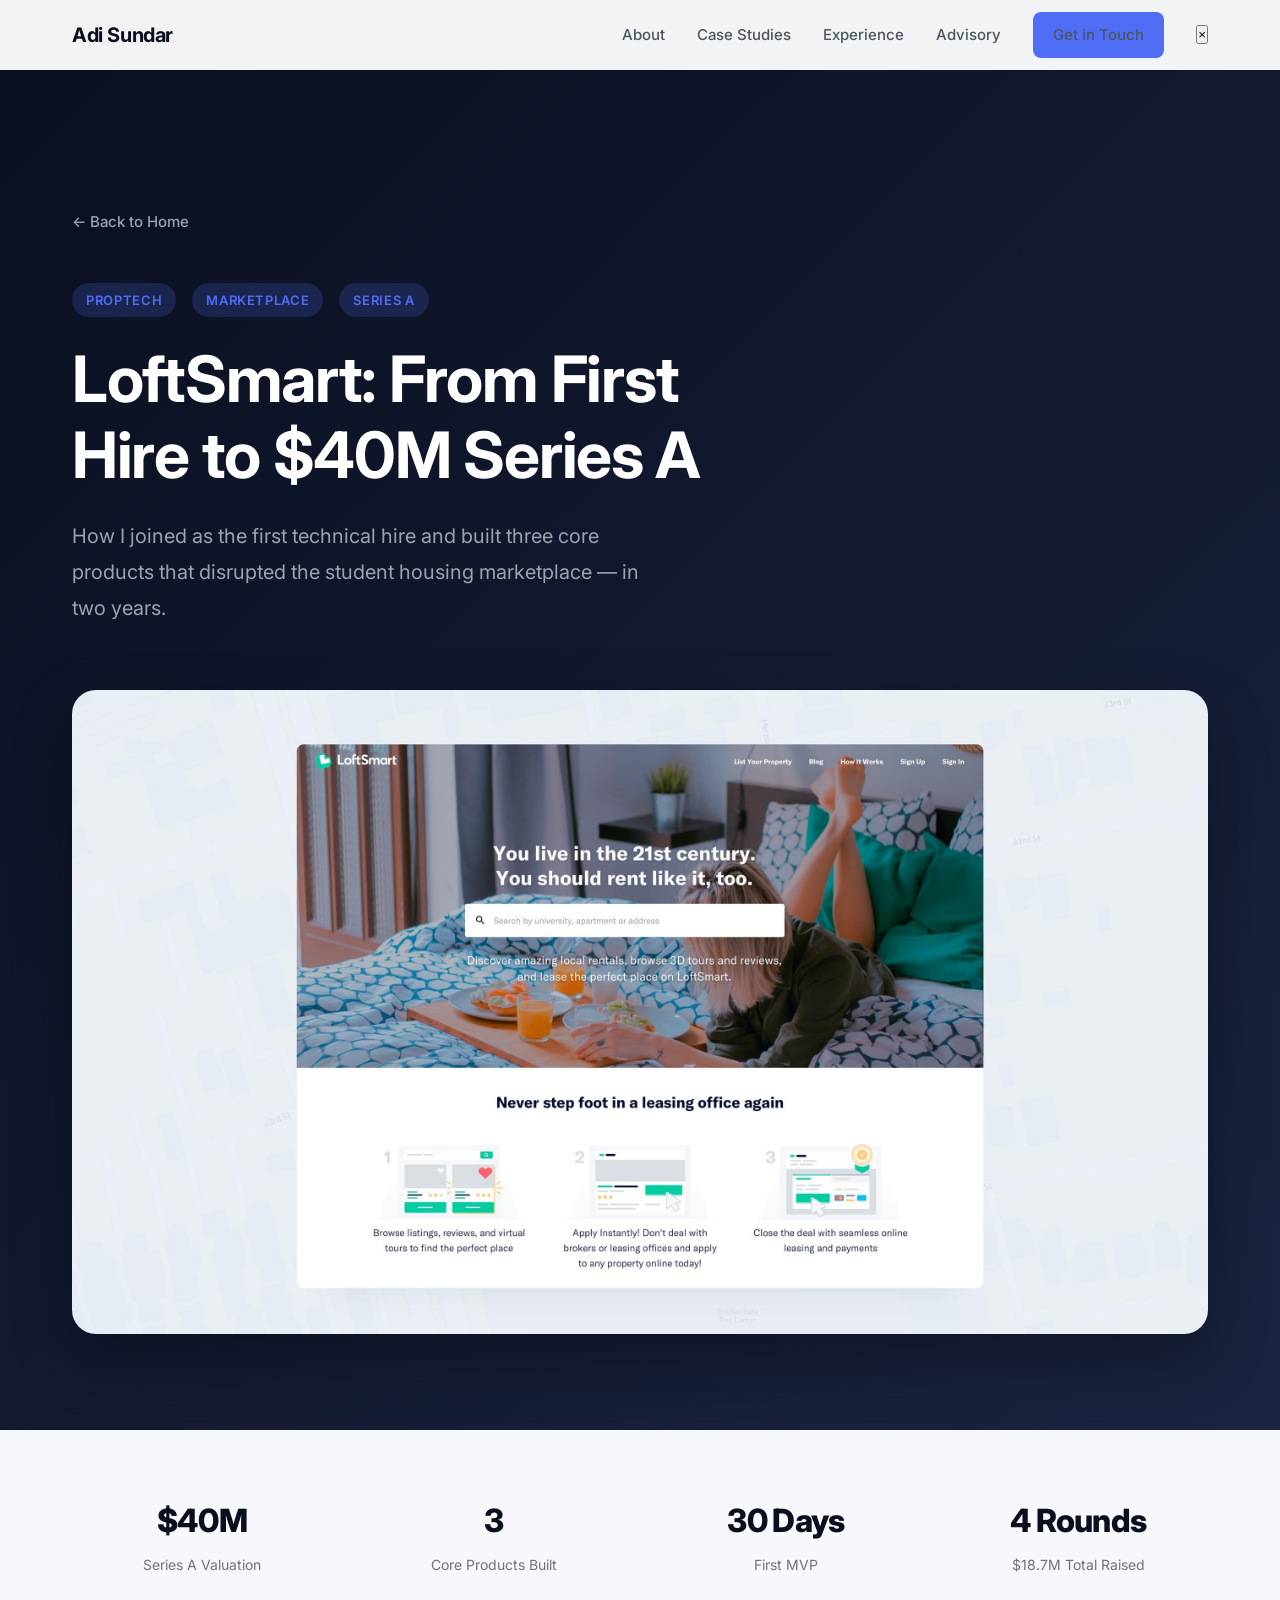
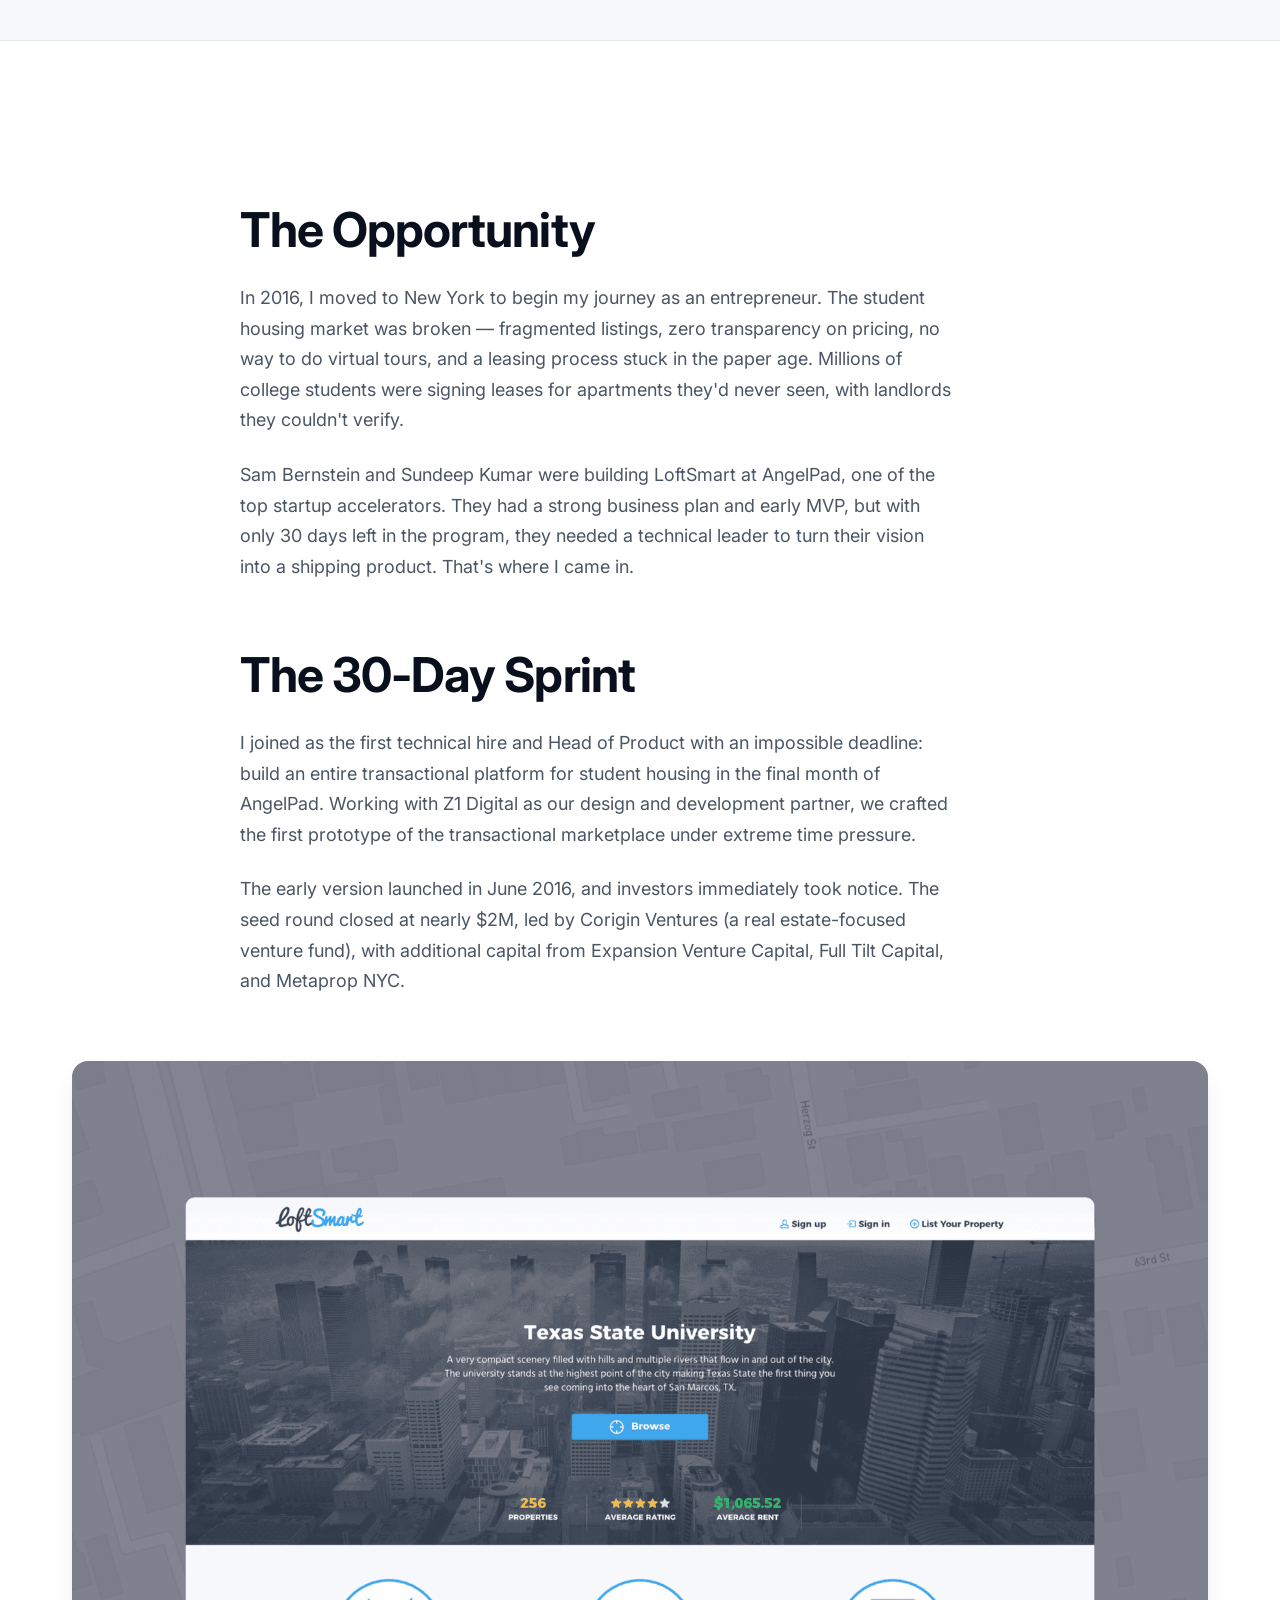
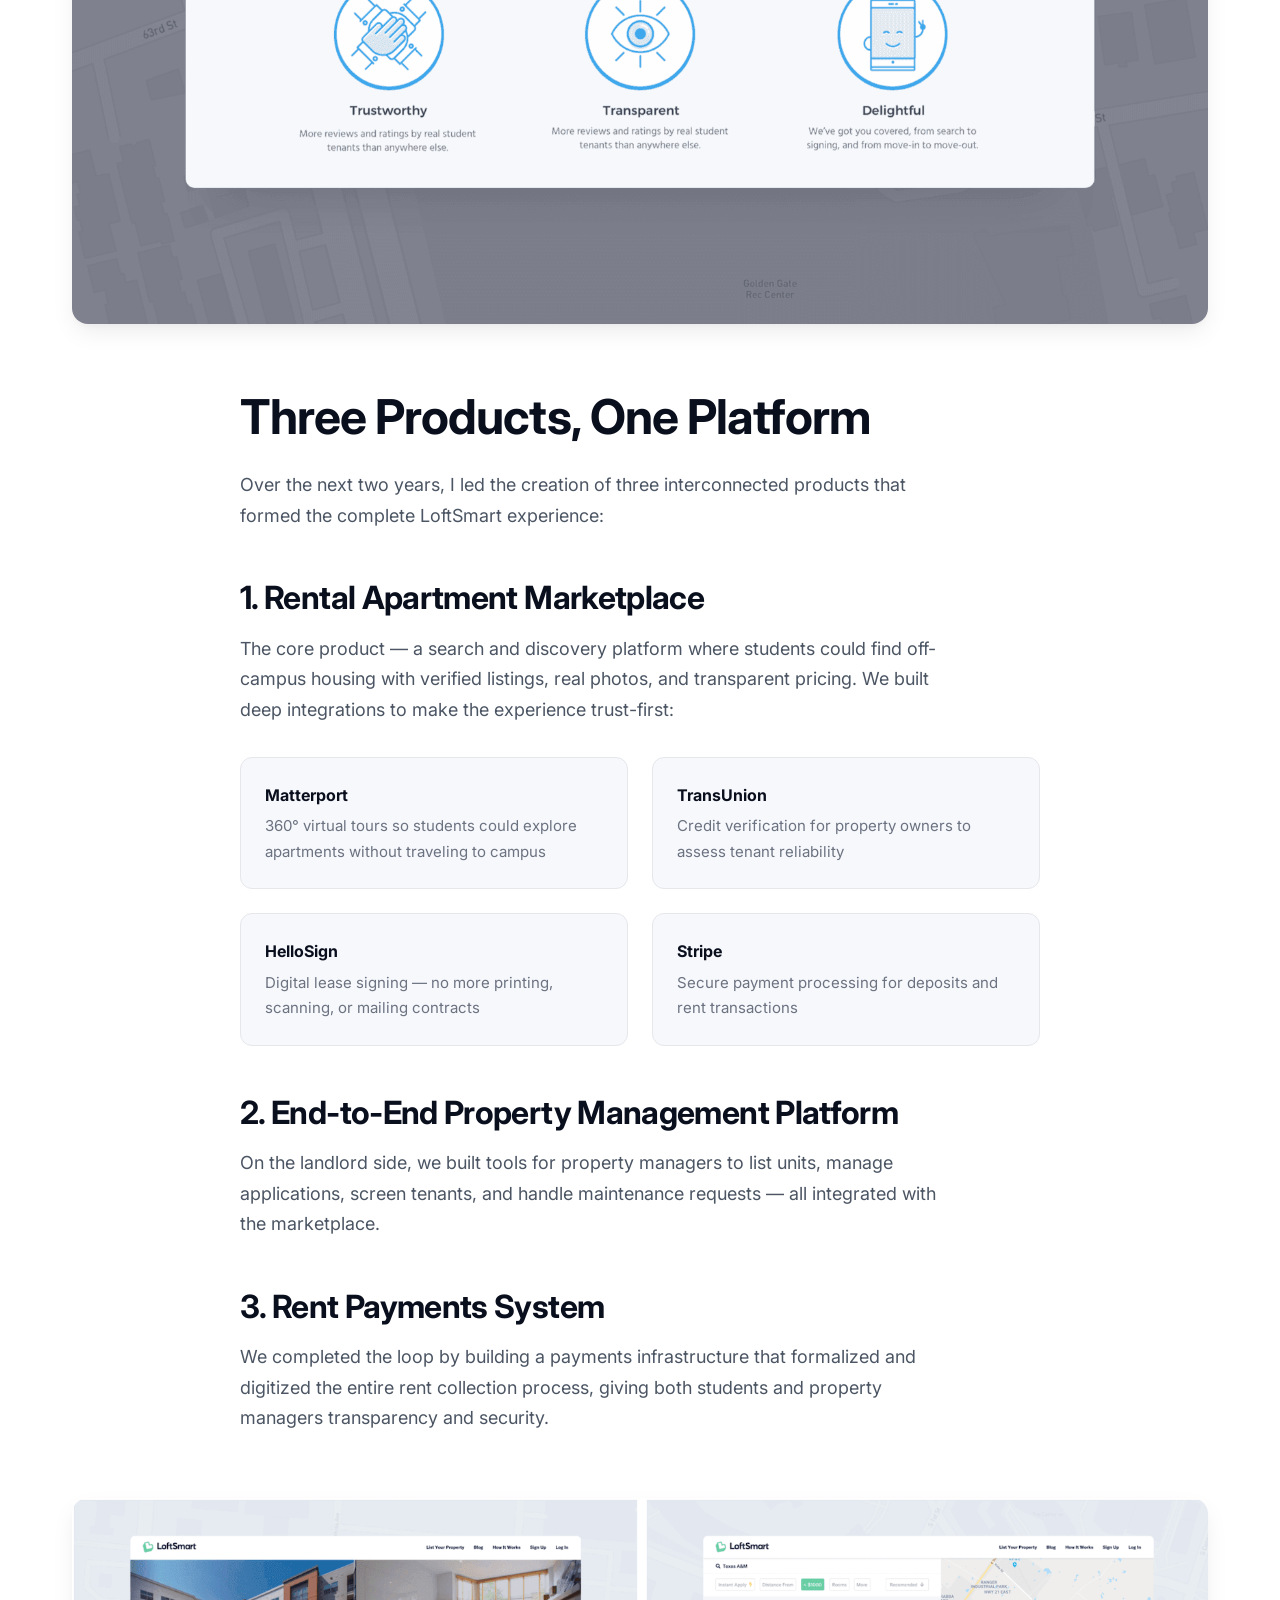
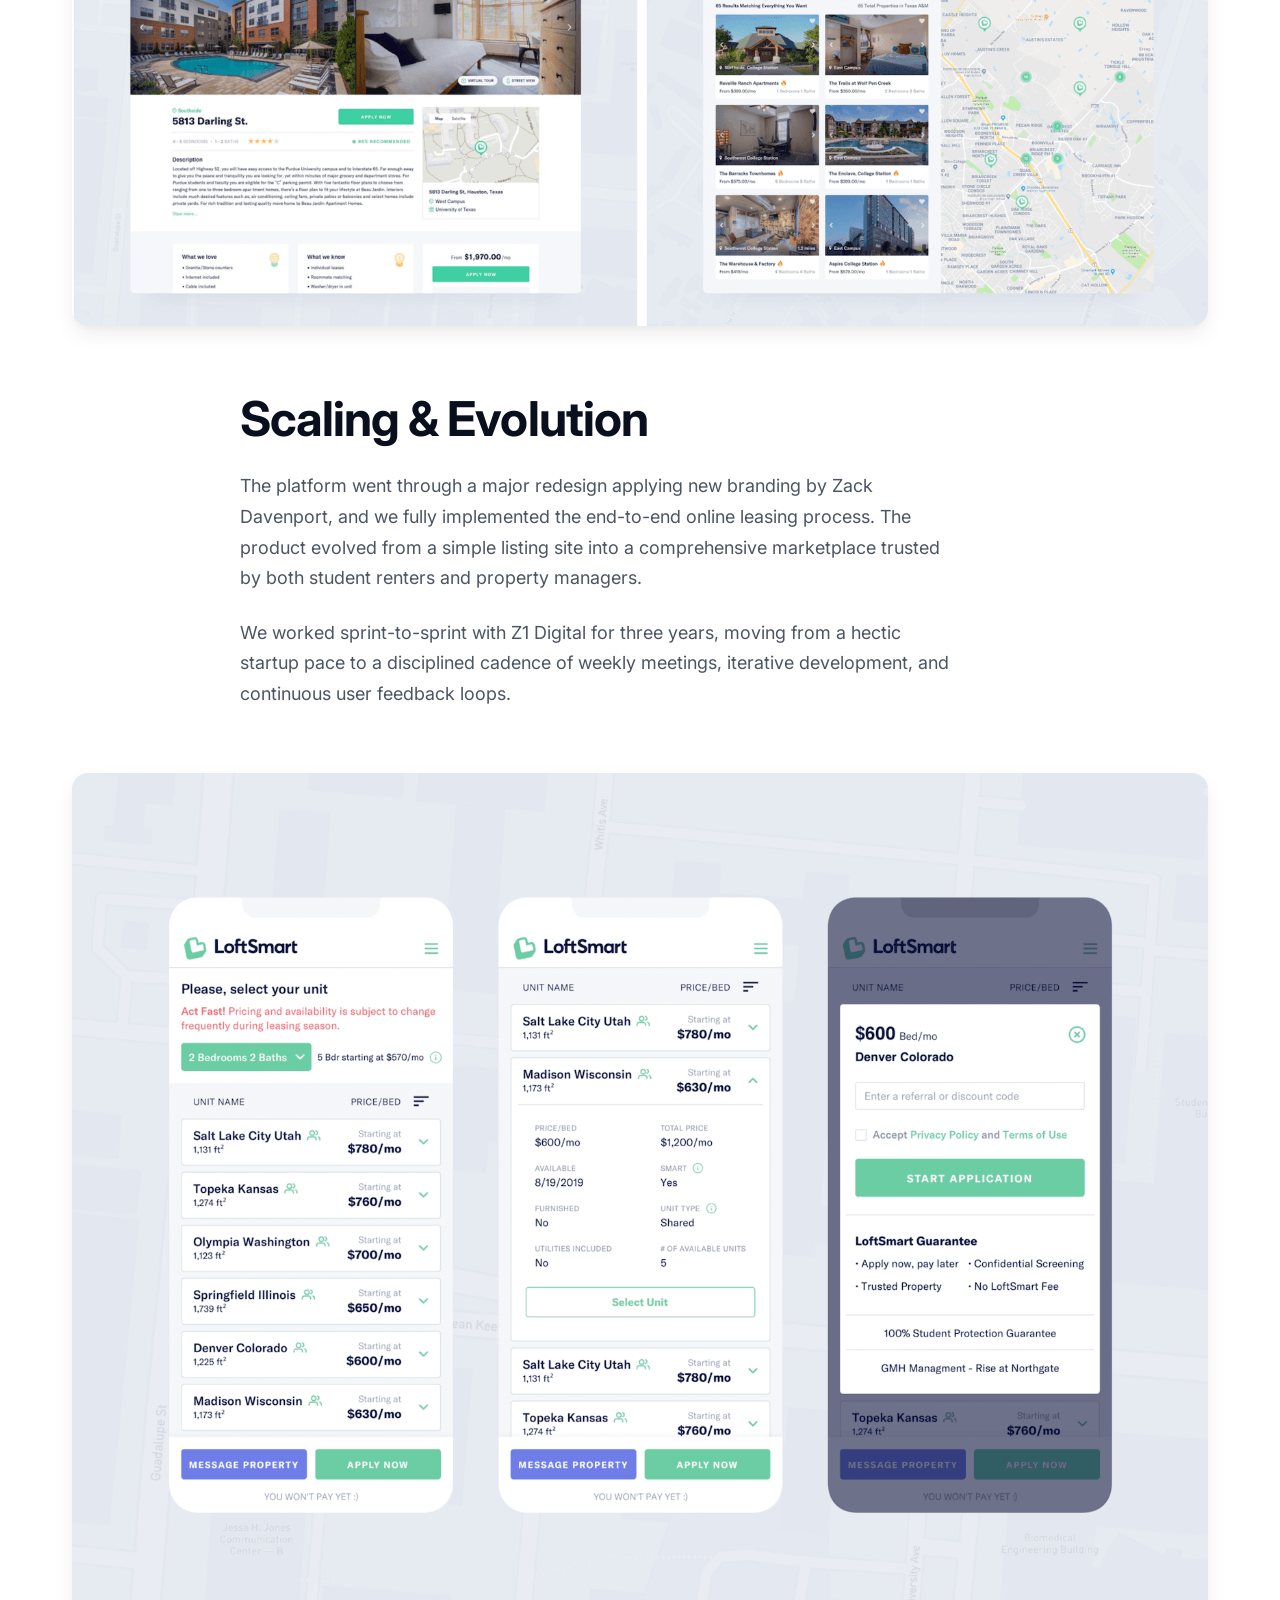
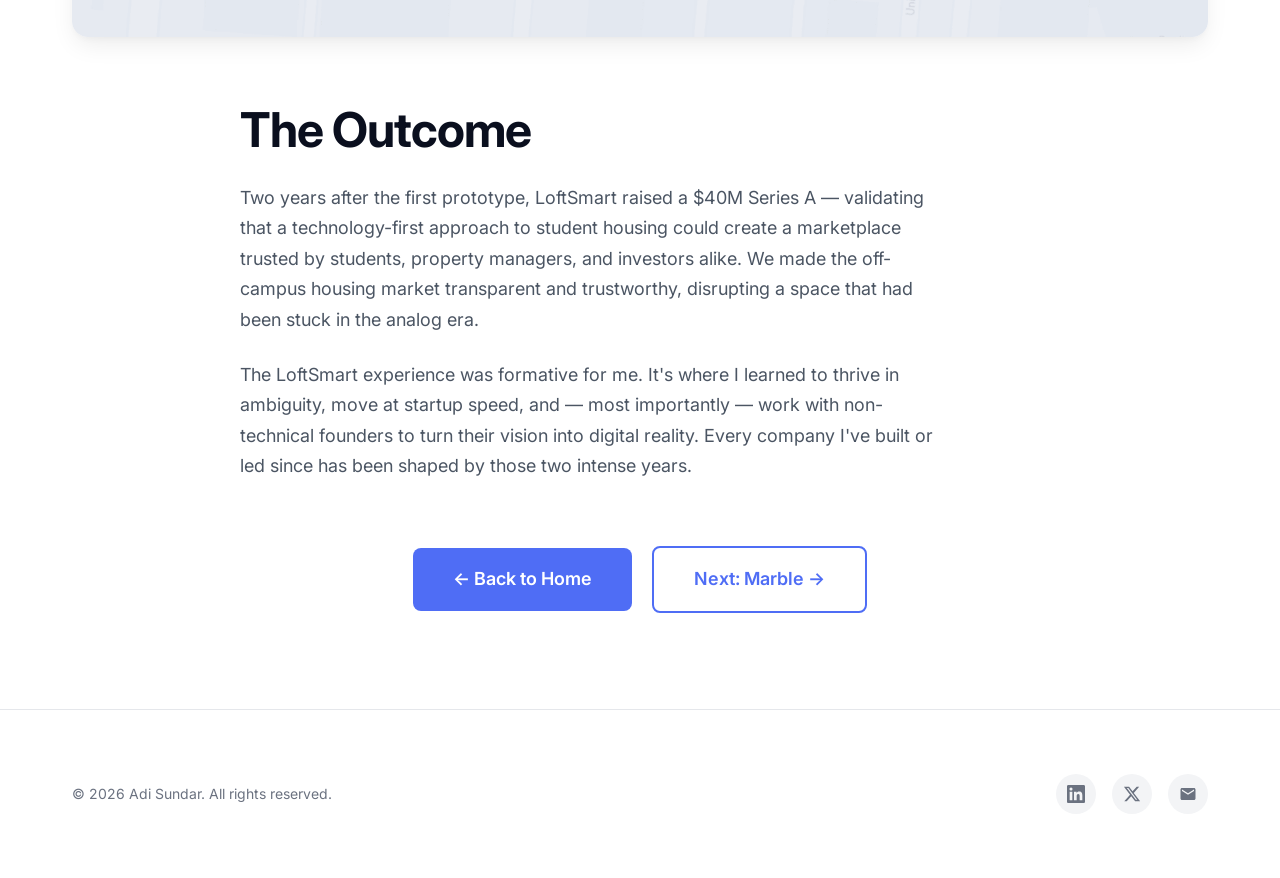
==== case-study-loftsmart.html @ 12a4fc75 "Initial site launch Initial site launch" ====
<!DOCTYPE html>
<html lang="en">
<head>
  <meta charset="UTF-8">
  <meta name="viewport" content="width=device-width, initial-scale=1.0">
  <title>LoftSmart Case Study — Adi Sundar</title>
  <meta name="description" content="How I joined LoftSmart as the first technical hire and ran product from pre-launch to a $40M Series A, building three core products for the student housing marketplace.">
  <link rel="preconnect" href="https://fonts.googleapis.com">
  <link rel="preconnect" href="https://fonts.gstatic.com" crossorigin>
  <link href="https://fonts.googleapis.com/css2?family=Inter:wght@400;500;600;700;800&display=swap" rel="stylesheet">
  <link rel="stylesheet" href="css/style.css">
</head>
<body>

  <!-- ===== NAVIGATION ===== -->
  <nav class="nav nav--scrolled" id="nav">
    <div class="nav__inner">
      <a href="/" class="nav__logo">Adi Sundar</a>
      <ul class="nav__links" id="navLinks">
        <li><a href="/#about">About</a></li>
        <li><a href="/#work">Case Studies</a></li>
        <li><a href="/#experience">Experience</a></li>
        <li><a href="/#advisory">Advisory</a></li>
        <li><a href="mailto:adi.sundar13@gmail.com" class="btn btn--primary btn--sm">Get in Touch</a></li>
        <button class="nav__close" id="navClose">&times;</button>
      </ul>
      <button class="nav__toggle" id="navToggle" aria-label="Toggle navigation">
        <span></span><span></span><span></span>
      </button>
    </div>
  </nav>

  <!-- ===== CASE STUDY HERO ===== -->
  <section class="cs-hero">
    <div class="container">
      <a href="/" class="cs-hero__back">← Back to Home</a>
      <div class="cs-hero__meta">
        <span class="cs-hero__tag">PropTech</span>
        <span class="cs-hero__tag">Marketplace</span>
        <span class="cs-hero__tag">Series A</span>
      </div>
      <h1>LoftSmart: From First Hire to $40M Series A</h1>
      <p class="cs-hero__subtitle">How I joined as the first technical hire and built three core products that disrupted the student housing marketplace — in two years.</p>
      <div class="cs-hero__image">
        <img src="images/loftsmart-hero.jpg" alt="LoftSmart platform homepage showing student housing search" loading="eager">
      </div>
    </div>
  </section>

  <!-- ===== METRICS BAR ===== -->
  <section class="cs-metrics">
    <div class="container">
      <div class="cs-metrics__grid">
        <div>
          <div class="cs-metric__value">$40M</div>
          <div class="cs-metric__label">Series A Valuation</div>
        </div>
        <div>
          <div class="cs-metric__value">3</div>
          <div class="cs-metric__label">Core Products Built</div>
        </div>
        <div>
          <div class="cs-metric__value">30 Days</div>
          <div class="cs-metric__label">First MVP</div>
        </div>
        <div>
          <div class="cs-metric__value">4 Rounds</div>
          <div class="cs-metric__label">$18.7M Total Raised</div>
        </div>
      </div>
    </div>
  </section>

  <!-- ===== CASE STUDY BODY ===== -->
  <section class="cs-body">
    <div class="container">
      <div class="cs-body__content">

        <h2>The Opportunity</h2>
        <p>In 2016, I moved to New York to begin my journey as an entrepreneur. The student housing market was broken — fragmented listings, zero transparency on pricing, no way to do virtual tours, and a leasing process stuck in the paper age. Millions of college students were signing leases for apartments they'd never seen, with landlords they couldn't verify.</p>
        <p>Sam Bernstein and Sundeep Kumar were building LoftSmart at AngelPad, one of the top startup accelerators. They had a strong business plan and early MVP, but with only 30 days left in the program, they needed a technical leader to turn their vision into a shipping product. That's where I came in.</p>

        <h2>The 30-Day Sprint</h2>
        <p>I joined as the first technical hire and Head of Product with an impossible deadline: build an entire transactional platform for student housing in the final month of AngelPad. Working with Z1 Digital as our design and development partner, we crafted the first prototype of the transactional marketplace under extreme time pressure.</p>
        <p>The early version launched in June 2016, and investors immediately took notice. The seed round closed at nearly $2M, led by Corigin Ventures (a real estate-focused venture fund), with additional capital from Expansion Venture Capital, Full Tilt Capital, and Metaprop NYC.</p>

      </div>

      <div class="cs-body__wide-image fade-up">
        <img src="images/loftsmart-first-website.png" alt="First LoftSmart website showing property listings with interactive map">
      </div>

      <div class="cs-body__content">

        <h2>Three Products, One Platform</h2>
        <p>Over the next two years, I led the creation of three interconnected products that formed the complete LoftSmart experience:</p>

        <h3>1. Rental Apartment Marketplace</h3>
        <p>The core product — a search and discovery platform where students could find off-campus housing with verified listings, real photos, and transparent pricing. We built deep integrations to make the experience trust-first:</p>

        <div class="cs-body__features">
          <div class="cs-feature">
            <div class="cs-feature__name">Matterport</div>
            <div class="cs-feature__desc">360° virtual tours so students could explore apartments without traveling to campus</div>
          </div>
          <div class="cs-feature">
            <div class="cs-feature__name">TransUnion</div>
            <div class="cs-feature__desc">Credit verification for property owners to assess tenant reliability</div>
          </div>
          <div class="cs-feature">
            <div class="cs-feature__name">HelloSign</div>
            <div class="cs-feature__desc">Digital lease signing — no more printing, scanning, or mailing contracts</div>
          </div>
          <div class="cs-feature">
            <div class="cs-feature__name">Stripe</div>
            <div class="cs-feature__desc">Secure payment processing for deposits and rent transactions</div>
          </div>
        </div>

        <h3>2. End-to-End Property Management Platform</h3>
        <p>On the landlord side, we built tools for property managers to list units, manage applications, screen tenants, and handle maintenance requests — all integrated with the marketplace.</p>

        <h3>3. Rent Payments System</h3>
        <p>We completed the loop by building a payments infrastructure that formalized and digitized the entire rent collection process, giving both students and property managers transparency and security.</p>
      </div>

      <div class="cs-body__wide-image fade-up">
        <img src="images/loftsmart-redesign.png" alt="LoftSmart redesigned Property and Search pages showing the platform evolution">
      </div>

      <div class="cs-body__content">

        <h2>Scaling & Evolution</h2>
        <p>The platform went through a major redesign applying new branding by Zack Davenport, and we fully implemented the end-to-end online leasing process. The product evolved from a simple listing site into a comprehensive marketplace trusted by both student renters and property managers.</p>
        <p>We worked sprint-to-sprint with Z1 Digital for three years, moving from a hectic startup pace to a disciplined cadence of weekly meetings, iterative development, and continuous user feedback loops.</p>

      </div>

      <div class="cs-body__wide-image fade-up">
        <img src="images/loftsmart-mobile.png" alt="LoftSmart mobile interface showing property listings with pricing and apply buttons">
      </div>

      <div class="cs-body__content">

        <h2>The Outcome</h2>
        <p>Two years after the first prototype, LoftSmart raised a $40M Series A — validating that a technology-first approach to student housing could create a marketplace trusted by students, property managers, and investors alike. We made the off-campus housing market transparent and trustworthy, disrupting a space that had been stuck in the analog era.</p>
        <p>The LoftSmart experience was formative for me. It's where I learned to thrive in ambiguity, move at startup speed, and — most importantly — work with non-technical founders to turn their vision into digital reality. Every company I've built or led since has been shaped by those two intense years.</p>

        <div style="margin-top: var(--space-2xl); text-align: center;">
          <a href="/" class="btn btn--primary btn--lg">← Back to Home</a>
          <a href="case-study-marble.html" class="btn btn--outline btn--lg" style="margin-left: 1rem;">Next: Marble →</a>
        </div>
      </div>
    </div>
  </section>

  <!-- ===== FOOTER ===== -->
  <footer class="footer">
    <div class="container">
      <div class="footer__inner">
        <p class="footer__copy">&copy; 2026 Adi Sundar. All rights reserved.</p>
        <div class="footer__social">
          <a href="https://www.linkedin.com/in/adi-sundar-23969355/" target="_blank" rel="noopener" aria-label="LinkedIn">
            <svg viewBox="0 0 24 24"><path d="M20.447 20.452h-3.554v-5.569c0-1.328-.027-3.037-1.852-3.037-1.853 0-2.136 1.445-2.136 2.939v5.667H9.351V9h3.414v1.561h.046c.477-.9 1.637-1.85 3.37-1.85 3.601 0 4.267 2.37 4.267 5.455v6.286zM5.337 7.433a2.062 2.062 0 01-2.063-2.065 2.064 2.064 0 112.063 2.065zm1.782 13.019H3.555V9h3.564v11.452zM22.225 0H1.771C.792 0 0 .774 0 1.729v20.542C0 23.227.792 24 1.771 24h20.451C23.2 24 24 23.227 24 22.271V1.729C24 .774 23.2 0 22.222 0h.003z"/></svg>
          </a>
          <a href="https://twitter.com/adisundar_" target="_blank" rel="noopener" aria-label="X / Twitter">
            <svg viewBox="0 0 24 24"><path d="M18.244 2.25h3.308l-7.227 8.26 8.502 11.24H16.17l-5.214-6.817L4.99 21.75H1.68l7.73-8.835L1.254 2.25H8.08l4.713 6.231zm-1.161 17.52h1.833L7.084 4.126H5.117z"/></svg>
          </a>
          <a href="mailto:adi.sundar13@gmail.com" aria-label="Email">
            <svg viewBox="0 0 24 24"><path d="M20 4H4c-1.1 0-2 .9-2 2v12c0 1.1.9 2 2 2h16c1.1 0 2-.9 2-2V6c0-1.1-.9-2-2-2zm0 4l-8 5-8-5V6l8 5 8-5v2z"/></svg>
          </a>
        </div>
      </div>
    </div>
  </footer>

  <script src="js/main.js"></script>
</body>
</html>
---- css/style.css ----
/* ============================================
   ADI SUNDAR — PERSONAL WEBSITE
   Bold & Modern Design System
   ============================================ */

/* --- CSS Variables / Design Tokens --- */
:root {
  --color-primary: #0a0f1e;
  --color-secondary: #141b2d;
  --color-accent: #4f6df5;
  --color-accent-hover: #3b57d9;
  --color-accent-light: rgba(79, 109, 245, 0.1);
  --color-white: #ffffff;
  --color-off-white: #f7f8fc;
  --color-gray-50: #f9fafb;
  --color-gray-100: #f3f4f6;
  --color-gray-200: #e5e7eb;
  --color-gray-300: #d1d5db;
  --color-gray-400: #9ca3af;
  --color-gray-500: #6b7280;
  --color-gray-600: #4b5563;
  --color-gray-700: #374151;
  --color-gray-800: #1f2937;
  --color-gray-900: #111827;
  --color-coral: #e8655a;
  --color-success: #10b981;

  --font-heading: 'Inter', -apple-system, BlinkMacSystemFont, 'Segoe UI', sans-serif;
  --font-body: 'Inter', -apple-system, BlinkMacSystemFont, 'Segoe UI', sans-serif;

  --space-xs: 0.5rem;
  --space-sm: 1rem;
  --space-md: 1.5rem;
  --space-lg: 2rem;
  --space-xl: 3rem;
  --space-2xl: 4rem;
  --space-3xl: 6rem;
  --space-4xl: 8rem;

  --max-width: 1200px;
  --max-width-narrow: 800px;

  --radius-sm: 8px;
  --radius-md: 12px;
  --radius-lg: 16px;
  --radius-xl: 24px;

  --shadow-sm: 0 1px 2px rgba(0,0,0,0.05);
  --shadow-md: 0 4px 6px -1px rgba(0,0,0,0.07), 0 2px 4px -1px rgba(0,0,0,0.04);
  --shadow-lg: 0 10px 25px -3px rgba(0,0,0,0.08), 0 4px 6px -2px rgba(0,0,0,0.03);
  --shadow-xl: 0 20px 50px -5px rgba(0,0,0,0.12);

  --transition-fast: 0.2s ease;
  --transition-base: 0.3s ease;
  --transition-slow: 0.5s ease;
}

/* --- Reset & Base --- */
*, *::before, *::after {
  box-sizing: border-box;
  margin: 0;
  padding: 0;
}

html {
  scroll-behavior: smooth;
  font-size: 16px;
}

body {
  font-family: var(--font-body);
  color: var(--color-gray-800);
  background: var(--color-white);
  line-height: 1.7;
  -webkit-font-smoothing: antialiased;
  -moz-osx-font-smoothing: grayscale;
  overflow-x: hidden;
}

img {
  max-width: 100%;
  height: auto;
  display: block;
}

a {
  color: var(--color-accent);
  text-decoration: none;
  transition: color var(--transition-fast);
}

a:hover {
  color: var(--color-accent-hover);
}

/* --- Typography --- */
h1, h2, h3, h4, h5, h6 {
  font-family: var(--font-heading);
  font-weight: 700;
  line-height: 1.2;
  color: var(--color-primary);
  letter-spacing: -0.02em;
}

h1 { font-size: clamp(2.5rem, 5vw, 4rem); }
h2 { font-size: clamp(2rem, 4vw, 3rem); }
h3 { font-size: clamp(1.5rem, 3vw, 2rem); }
h4 { font-size: clamp(1.25rem, 2vw, 1.5rem); }

p {
  font-size: 1.125rem;
  color: var(--color-gray-600);
  max-width: 65ch;
}

.text-sm { font-size: 0.875rem; }
.text-lg { font-size: 1.25rem; }
.text-xl { font-size: 1.5rem; }

/* --- Layout --- */
.container {
  width: 100%;
  max-width: var(--max-width);
  margin: 0 auto;
  padding: 0 var(--space-lg);
}

.container--narrow {
  max-width: var(--max-width-narrow);
}

.section {
  padding: var(--space-4xl) 0;
}

.section--dark {
  background: var(--color-primary);
  color: var(--color-white);
}

.section--dark h2,
.section--dark h3,
.section--dark h4 {
  color: var(--color-white);
}

.section--dark p {
  color: var(--color-gray-300);
}

.section--gray {
  background: var(--color-off-white);
}

/* --- Utility --- */
.flex { display: flex; }
.flex-col { flex-direction: column; }
.items-center { align-items: center; }
.justify-center { justify-content: center; }
.justify-between { justify-content: space-between; }
.gap-sm { gap: var(--space-sm); }
.gap-md { gap: var(--space-md); }
.gap-lg { gap: var(--space-lg); }
.gap-xl { gap: var(--space-xl); }
.text-center { text-align: center; }
.mx-auto { margin-left: auto; margin-right: auto; }

/* --- Buttons --- */
.btn {
  display: inline-flex;
  align-items: center;
  gap: 0.5rem;
  padding: 0.875rem 2rem;
  font-size: 1rem;
  font-weight: 600;
  font-family: var(--font-body);
  border: none;
  border-radius: var(--radius-sm);
  cursor: pointer;
  transition: all var(--transition-fast);
  text-decoration: none;
  white-space: nowrap;
}

.btn--primary {
  background: var(--color-accent);
  color: var(--color-white);
}

.btn--primary:hover {
  background: var(--color-accent-hover);
  color: var(--color-white);
  transform: translateY(-1px);
  box-shadow: 0 4px 12px rgba(79, 109, 245, 0.4);
}

.btn--outline {
  background: transparent;
  color: var(--color-accent);
  border: 2px solid var(--color-accent);
}

.btn--outline:hover {
  background: var(--color-accent);
  color: var(--color-white);
  transform: translateY(-1px);
}

.btn--white {
  background: var(--color-white);
  color: var(--color-primary);
}

.btn--white:hover {
  background: var(--color-gray-100);
  color: var(--color-primary);
  transform: translateY(-1px);
}

.btn--sm {
  padding: 0.625rem 1.25rem;
  font-size: 0.875rem;
}

.btn--lg {
  padding: 1rem 2.5rem;
  font-size: 1.125rem;
}

/* --- Navigation --- */
.nav {
  position: fixed;
  top: 0;
  left: 0;
  right: 0;
  z-index: 1000;
  padding: 1.25rem 0;
  transition: all var(--transition-base);
}

.nav--scrolled {
  background: rgba(255, 255, 255, 0.95);
  backdrop-filter: blur(20px);
  box-shadow: var(--shadow-sm);
  padding: 0.75rem 0;
}

.nav__inner {
  display: flex;
  align-items: center;
  justify-content: space-between;
  max-width: var(--max-width);
  margin: 0 auto;
  padding: 0 var(--space-lg);
}

.nav__logo {
  font-size: 1.25rem;
  font-weight: 700;
  color: var(--color-white);
  text-decoration: none;
  letter-spacing: -0.02em;
}

.nav--scrolled .nav__logo {
  color: var(--color-primary);
}

.nav__links {
  display: flex;
  align-items: center;
  gap: var(--space-lg);
  list-style: none;
}

.nav__links a {
  font-size: 0.9375rem;
  font-weight: 500;
  color: rgba(255, 255, 255, 0.8);
  text-decoration: none;
  transition: color var(--transition-fast);
}

.nav--scrolled .nav__links a {
  color: var(--color-gray-600);
}

.nav__links a:hover {
  color: var(--color-white);
}

.nav--scrolled .nav__links a:hover {
  color: var(--color-primary);
}

.nav__toggle {
  display: none;
  background: none;
  border: none;
  cursor: pointer;
  padding: 0.5rem;
}

.nav__toggle span {
  display: block;
  width: 24px;
  height: 2px;
  background: var(--color-white);
  margin: 5px 0;
  transition: all var(--transition-fast);
}

.nav--scrolled .nav__toggle span {
  background: var(--color-primary);
}

/* --- Hero Section --- */
.hero {
  position: relative;
  min-height: 100vh;
  display: flex;
  align-items: center;
  background: linear-gradient(135deg, var(--color-primary) 0%, #1a2340 50%, #0f1629 100%);
  overflow: hidden;
}

.hero::before {
  content: '';
  position: absolute;
  top: -50%;
  right: -20%;
  width: 80%;
  height: 200%;
  background: radial-gradient(ellipse, rgba(79, 109, 245, 0.08) 0%, transparent 70%);
  pointer-events: none;
}

.hero__grid {
  display: grid;
  grid-template-columns: 1fr 1fr;
  gap: var(--space-3xl);
  align-items: center;
  padding: var(--space-4xl) 0;
}

.hero__content {
  position: relative;
  z-index: 1;
}

.hero__label {
  display: inline-block;
  padding: 0.5rem 1rem;
  background: rgba(79, 109, 245, 0.15);
  color: var(--color-accent);
  font-size: 0.875rem;
  font-weight: 600;
  border-radius: 100px;
  margin-bottom: var(--space-md);
  letter-spacing: 0.05em;
  text-transform: uppercase;
}

.hero__title {
  color: var(--color-white);
  margin-bottom: var(--space-md);
  font-size: clamp(2.75rem, 5.5vw, 4.25rem);
  line-height: 1.1;
}

.hero__title span {
  background: linear-gradient(135deg, var(--color-accent), #818cf8);
  -webkit-background-clip: text;
  -webkit-text-fill-color: transparent;
  background-clip: text;
}

.hero__description {
  font-size: 1.25rem;
  color: var(--color-gray-400);
  margin-bottom: var(--space-xl);
  max-width: 520px;
  line-height: 1.8;
}

.hero__ctas {
  display: flex;
  gap: var(--space-sm);
  margin-bottom: var(--space-2xl);
}

.hero__social {
  display: flex;
  gap: var(--space-sm);
  align-items: center;
}

.hero__social a {
  display: flex;
  align-items: center;
  justify-content: center;
  width: 44px;
  height: 44px;
  border-radius: 50%;
  background: rgba(255, 255, 255, 0.08);
  color: var(--color-gray-400);
  transition: all var(--transition-fast);
}

.hero__social a:hover {
  background: var(--color-accent);
  color: var(--color-white);
  transform: translateY(-2px);
}

.hero__social svg {
  width: 20px;
  height: 20px;
  fill: currentColor;
}

.hero__image {
  position: relative;
  z-index: 1;
}

.hero__image img {
  width: 100%;
  max-width: 480px;
  border-radius: var(--radius-xl);
  margin-left: auto;
  box-shadow: 0 25px 60px rgba(0, 0, 0, 0.4);
}

/* --- Logo Bar --- */
.logo-bar {
  padding: var(--space-2xl) 0;
  background: var(--color-off-white);
  border-top: 1px solid var(--color-gray-200);
  border-bottom: 1px solid var(--color-gray-200);
}

.logo-bar__label {
  text-align: center;
  font-size: 0.8125rem;
  font-weight: 600;
  color: var(--color-gray-400);
  text-transform: uppercase;
  letter-spacing: 0.1em;
  margin-bottom: var(--space-md);
}

.logo-bar__grid {
  display: flex;
  align-items: center;
  justify-content: center;
  gap: var(--space-2xl);
  flex-wrap: wrap;
}

.logo-bar__item {
  height: 32px;
  opacity: 0.5;
  transition: opacity var(--transition-fast);
  filter: grayscale(100%);
}

.logo-bar__item:hover {
  opacity: 1;
  filter: grayscale(0%);
}

/* --- About Section --- */
.about__grid {
  display: grid;
  grid-template-columns: 1fr 1fr;
  gap: var(--space-3xl);
  align-items: start;
}

.about__content h2 {
  margin-bottom: var(--space-md);
}

.about__content p {
  margin-bottom: var(--space-md);
}

.about__stats {
  display: grid;
  grid-template-columns: 1fr 1fr;
  gap: var(--space-lg);
}

.stat {
  padding: var(--space-lg);
  background: var(--color-off-white);
  border-radius: var(--radius-md);
  border: 1px solid var(--color-gray-200);
  transition: all var(--transition-fast);
}

.stat:hover {
  border-color: var(--color-accent);
  box-shadow: var(--shadow-md);
  transform: translateY(-2px);
}

.stat__number {
  font-size: 2.5rem;
  font-weight: 800;
  color: var(--color-primary);
  line-height: 1;
  margin-bottom: 0.25rem;
  letter-spacing: -0.03em;
}

.stat__label {
  font-size: 0.9375rem;
  color: var(--color-gray-500);
  font-weight: 500;
}

/* --- Case Studies Section --- */
.case-studies__header {
  text-align: center;
  margin-bottom: var(--space-3xl);
}

.case-studies__header p {
  margin: var(--space-sm) auto 0;
}

.case-study-card {
  display: grid;
  grid-template-columns: 1.1fr 0.9fr;
  gap: var(--space-2xl);
  align-items: center;
  background: var(--color-white);
  border-radius: var(--radius-xl);
  overflow: hidden;
  border: 1px solid var(--color-gray-200);
  transition: all var(--transition-base);
  margin-bottom: var(--space-2xl);
}

.case-study-card:hover {
  box-shadow: var(--shadow-xl);
  border-color: var(--color-gray-300);
  transform: translateY(-4px);
}

.case-study-card--reverse {
  grid-template-columns: 0.9fr 1.1fr;
}

.case-study-card--reverse .case-study-card__image {
  order: 2;
}

.case-study-card--reverse .case-study-card__content {
  order: 1;
}

.case-study-card__image {
  height: 100%;
  min-height: 400px;
  overflow: hidden;
}

.case-study-card__image img {
  width: 100%;
  height: 100%;
  object-fit: cover;
}

.case-study-card__content {
  padding: var(--space-2xl);
}

.case-study-card__tag {
  display: inline-block;
  padding: 0.375rem 0.875rem;
  background: var(--color-accent-light);
  color: var(--color-accent);
  font-size: 0.8125rem;
  font-weight: 600;
  border-radius: 100px;
  margin-bottom: var(--space-sm);
  text-transform: uppercase;
  letter-spacing: 0.05em;
}

.case-study-card__title {
  font-size: 1.75rem;
  margin-bottom: 0.5rem;
}

.case-study-card__role {
  font-size: 1.0625rem;
  color: var(--color-gray-500);
  margin-bottom: var(--space-md);
}

.case-study-card__description {
  font-size: 1rem;
  color: var(--color-gray-600);
  margin-bottom: var(--space-lg);
  line-height: 1.7;
}

.case-study-card__metrics {
  display: flex;
  gap: var(--space-lg);
  margin-bottom: var(--space-lg);
  flex-wrap: wrap;
}

.metric {
  text-align: left;
}

.metric__value {
  font-size: 1.5rem;
  font-weight: 800;
  color: var(--color-primary);
  letter-spacing: -0.02em;
}

.metric__label {
  font-size: 0.8125rem;
  color: var(--color-gray-500);
}

/* --- Timeline Section --- */
.timeline {
  position: relative;
  max-width: 700px;
  margin: 0 auto;
}

.timeline::before {
  content: '';
  position: absolute;
  left: 28px;
  top: 0;
  bottom: 0;
  width: 2px;
  background: var(--color-gray-200);
}

.timeline__item {
  position: relative;
  padding-left: 72px;
  padding-bottom: var(--space-2xl);
}

.timeline__item:last-child {
  padding-bottom: 0;
}

.timeline__dot {
  position: absolute;
  left: 18px;
  top: 4px;
  width: 22px;
  height: 22px;
  border-radius: 50%;
  background: var(--color-white);
  border: 3px solid var(--color-accent);
  z-index: 1;
}

.timeline__item--highlight .timeline__dot {
  background: var(--color-accent);
  border-color: var(--color-accent);
  box-shadow: 0 0 0 4px rgba(79, 109, 245, 0.2);
}

.timeline__item--award .timeline__dot {
  background: #f59e0b;
  border-color: #f59e0b;
  box-shadow: 0 0 0 4px rgba(245, 158, 11, 0.2);
}

.timeline__date {
  font-size: 0.8125rem;
  font-weight: 600;
  color: var(--color-gray-400);
  text-transform: uppercase;
  letter-spacing: 0.05em;
  margin-bottom: 0.25rem;
}

.timeline__title {
  font-size: 1.25rem;
  font-weight: 700;
  color: var(--color-primary);
  margin-bottom: 0.125rem;
}

.timeline__company {
  font-size: 1rem;
  font-weight: 600;
  color: var(--color-accent);
  margin-bottom: 0.5rem;
}

.timeline__description {
  font-size: 0.9375rem;
  color: var(--color-gray-500);
  line-height: 1.7;
  max-width: 560px;
}

.timeline__badge {
  display: inline-flex;
  align-items: center;
  gap: 0.375rem;
  padding: 0.25rem 0.75rem;
  background: rgba(245, 158, 11, 0.1);
  color: #d97706;
  font-size: 0.75rem;
  font-weight: 700;
  border-radius: 100px;
  margin-top: 0.5rem;
  text-transform: uppercase;
  letter-spacing: 0.05em;
}

/* --- Advisory CTA Section --- */
.advisory {
  background: linear-gradient(135deg, var(--color-primary) 0%, #1a2340 100%);
  color: var(--color-white);
}

.advisory__header {
  text-align: center;
  margin-bottom: var(--space-3xl);
}

.advisory__header h2 {
  color: var(--color-white);
}

.advisory__header p {
  color: var(--color-gray-400);
  margin: var(--space-sm) auto 0;
}

.advisory__grid {
  display: grid;
  grid-template-columns: repeat(3, 1fr);
  gap: var(--space-lg);
}

.advisory-card {
  background: rgba(255, 255, 255, 0.05);
  border: 1px solid rgba(255, 255, 255, 0.1);
  border-radius: var(--radius-lg);
  padding: var(--space-xl);
  transition: all var(--transition-base);
}

.advisory-card:hover {
  background: rgba(255, 255, 255, 0.08);
  border-color: rgba(79, 109, 245, 0.4);
  transform: translateY(-4px);
}

.advisory-card--featured {
  border-color: var(--color-accent);
  background: rgba(79, 109, 245, 0.08);
  position: relative;
}

.advisory-card__popular {
  position: absolute;
  top: -12px;
  left: 50%;
  transform: translateX(-50%);
  padding: 0.25rem 1rem;
  background: var(--color-accent);
  color: var(--color-white);
  font-size: 0.75rem;
  font-weight: 700;
  border-radius: 100px;
  text-transform: uppercase;
  letter-spacing: 0.05em;
}

.advisory-card__name {
  font-size: 1.25rem;
  font-weight: 700;
  color: var(--color-white);
  margin-bottom: 0.25rem;
}

.advisory-card__price {
  font-size: 2rem;
  font-weight: 800;
  color: var(--color-white);
  margin-bottom: 0.25rem;
  letter-spacing: -0.02em;
}

.advisory-card__price span {
  font-size: 1rem;
  font-weight: 400;
  color: var(--color-gray-400);
}

.advisory-card__desc {
  font-size: 0.9375rem;
  color: var(--color-gray-400);
  margin-bottom: var(--space-lg);
  line-height: 1.7;
}

.advisory-card__features {
  list-style: none;
  margin-bottom: var(--space-lg);
}

.advisory-card__features li {
  padding: 0.5rem 0;
  font-size: 0.9375rem;
  color: var(--color-gray-300);
  border-bottom: 1px solid rgba(255, 255, 255, 0.06);
  display: flex;
  align-items: center;
  gap: 0.5rem;
}

.advisory-card__features li::before {
  content: '✓';
  color: var(--color-success);
  font-weight: 700;
}

.advisory-card .btn {
  width: 100%;
  justify-content: center;
}

/* --- Footer --- */
.footer {
  padding: var(--space-2xl) 0;
  border-top: 1px solid var(--color-gray-200);
}

.footer__inner {
  display: flex;
  justify-content: space-between;
  align-items: center;
}

.footer__copy {
  font-size: 0.875rem;
  color: var(--color-gray-500);
}

.footer__social {
  display: flex;
  gap: var(--space-sm);
}

.footer__social a {
  display: flex;
  align-items: center;
  justify-content: center;
  width: 40px;
  height: 40px;
  border-radius: 50%;
  background: var(--color-gray-100);
  color: var(--color-gray-500);
  transition: all var(--transition-fast);
}

.footer__social a:hover {
  background: var(--color-accent);
  color: var(--color-white);
}

.footer__social svg {
  width: 18px;
  height: 18px;
  fill: currentColor;
}

/* =============================================
   CASE STUDY PAGE STYLES
   ============================================= */
.cs-hero {
  padding: calc(var(--space-4xl) + 80px) 0 var(--space-3xl);
  background: linear-gradient(135deg, var(--color-primary) 0%, #1a2340 100%);
  color: var(--color-white);
}

.cs-hero__back {
  display: inline-flex;
  align-items: center;
  gap: 0.5rem;
  color: var(--color-gray-400);
  font-size: 0.9375rem;
  font-weight: 500;
  margin-bottom: var(--space-xl);
  transition: color var(--transition-fast);
}

.cs-hero__back:hover {
  color: var(--color-white);
}

.cs-hero__meta {
  display: flex;
  align-items: center;
  gap: var(--space-sm);
  margin-bottom: var(--space-md);
  flex-wrap: wrap;
}

.cs-hero__tag {
  padding: 0.375rem 0.875rem;
  background: rgba(79, 109, 245, 0.2);
  color: var(--color-accent);
  font-size: 0.8125rem;
  font-weight: 600;
  border-radius: 100px;
  text-transform: uppercase;
  letter-spacing: 0.05em;
}

.cs-hero h1 {
  color: var(--color-white);
  margin-bottom: var(--space-md);
  max-width: 700px;
}

.cs-hero__subtitle {
  font-size: 1.25rem;
  color: var(--color-gray-400);
  max-width: 600px;
  line-height: 1.8;
}

.cs-hero__image {
  margin-top: var(--space-2xl);
  border-radius: var(--radius-xl);
  overflow: hidden;
  box-shadow: 0 25px 60px rgba(0, 0, 0, 0.3);
}

.cs-hero__image img {
  width: 100%;
}

/* Case study metrics bar */
.cs-metrics {
  padding: var(--space-2xl) 0;
  background: var(--color-off-white);
  border-bottom: 1px solid var(--color-gray-200);
}

.cs-metrics__grid {
  display: grid;
  grid-template-columns: repeat(4, 1fr);
  gap: var(--space-lg);
  text-align: center;
}

.cs-metric__value {
  font-size: 2rem;
  font-weight: 800;
  color: var(--color-primary);
  letter-spacing: -0.02em;
}

.cs-metric__label {
  font-size: 0.875rem;
  color: var(--color-gray-500);
  margin-top: 0.25rem;
}

/* Case study body content */
.cs-body {
  padding: var(--space-3xl) 0;
}

.cs-body__content {
  max-width: var(--max-width-narrow);
  margin: 0 auto;
}

.cs-body h2 {
  margin-top: var(--space-2xl);
  margin-bottom: var(--space-md);
}

.cs-body h3 {
  margin-top: var(--space-xl);
  margin-bottom: var(--space-sm);
}

.cs-body p {
  margin-bottom: var(--space-md);
}

.cs-body__wide-image {
  max-width: var(--max-width);
  margin: var(--space-2xl) auto;
  border-radius: var(--radius-lg);
  overflow: hidden;
  box-shadow: var(--shadow-lg);
}

.cs-body__wide-image img {
  width: 100%;
}

.cs-body__quote {
  position: relative;
  padding: var(--space-xl);
  background: var(--color-accent-light);
  border-left: 4px solid var(--color-accent);
  border-radius: 0 var(--radius-md) var(--radius-md) 0;
  margin: var(--space-xl) 0;
}

.cs-body__quote p {
  font-size: 1.125rem;
  font-style: italic;
  color: var(--color-gray-700);
  margin-bottom: 0.5rem;
}

.cs-body__quote cite {
  font-size: 0.875rem;
  color: var(--color-gray-500);
  font-style: normal;
  font-weight: 600;
}

.cs-body__features {
  display: grid;
  grid-template-columns: 1fr 1fr;
  gap: var(--space-md);
  margin: var(--space-lg) 0;
}

.cs-feature {
  padding: var(--space-md);
  background: var(--color-off-white);
  border-radius: var(--radius-md);
  border: 1px solid var(--color-gray-200);
}

.cs-feature__name {
  font-weight: 700;
  color: var(--color-primary);
  margin-bottom: 0.25rem;
}

.cs-feature__desc {
  font-size: 0.9375rem;
  color: var(--color-gray-500);
}

/* Media coverage links */
.cs-media-links {
  display: flex;
  flex-direction: column;
  gap: var(--space-sm);
  margin: var(--space-lg) 0;
}

.cs-media-link {
  display: flex;
  align-items: center;
  gap: var(--space-sm);
  padding: var(--space-md);
  background: var(--color-off-white);
  border-radius: var(--radius-md);
  border: 1px solid var(--color-gray-200);
  transition: all var(--transition-fast);
}

.cs-media-link:hover {
  border-color: var(--color-accent);
  background: var(--color-white);
  transform: translateX(4px);
}

.cs-media-link__source {
  font-size: 0.75rem;
  font-weight: 700;
  color: var(--color-gray-400);
  text-transform: uppercase;
  letter-spacing: 0.05em;
}

.cs-media-link__title {
  font-weight: 600;
  color: var(--color-primary);
}

/* --- Scroll Animations --- */
.fade-up {
  opacity: 0;
  transform: translateY(30px);
  transition: opacity 0.6s ease, transform 0.6s ease;
}

.fade-up.visible {
  opacity: 1;
  transform: translateY(0);
}

/* --- Responsive --- */
@media (max-width: 1024px) {
  .hero__grid {
    grid-template-columns: 1fr;
    text-align: center;
    gap: var(--space-2xl);
  }

  .hero__description {
    margin-left: auto;
    margin-right: auto;
  }

  .hero__ctas {
    justify-content: center;
  }

  .hero__social {
    justify-content: center;
  }

  .hero__image img {
    margin: 0 auto;
    max-width: 380px;
  }

  .about__grid {
    grid-template-columns: 1fr;
    gap: var(--space-xl);
  }

  .case-study-card {
    grid-template-columns: 1fr;
  }

  .case-study-card--reverse .case-study-card__image,
  .case-study-card--reverse .case-study-card__content {
    order: unset;
  }

  .case-study-card__image {
    min-height: 280px;
  }

  .cs-metrics__grid {
    grid-template-columns: 1fr 1fr;
  }
}

@media (max-width: 768px) {
  .section {
    padding: var(--space-3xl) 0;
  }

  .nav__links {
    display: none;
    position: fixed;
    top: 0;
    left: 0;
    right: 0;
    bottom: 0;
    background: var(--color-primary);
    flex-direction: column;
    align-items: center;
    justify-content: center;
    gap: var(--space-xl);
    z-index: 999;
  }

  .nav__links.active {
    display: flex;
  }

  .nav__links a {
    font-size: 1.5rem;
    color: var(--color-white) !important;
  }

  .nav__toggle {
    display: block;
    z-index: 1001;
  }

  .nav__close {
    position: absolute;
    top: 1.5rem;
    right: 1.5rem;
    background: none;
    border: none;
    color: var(--color-white);
    font-size: 2rem;
    cursor: pointer;
    display: none;
  }

  .nav__links.active .nav__close {
    display: block;
  }

  .advisory__grid {
    grid-template-columns: 1fr;
    max-width: 420px;
    margin: 0 auto;
  }

  .about__stats {
    grid-template-columns: 1fr 1fr;
  }

  .footer__inner {
    flex-direction: column;
    gap: var(--space-sm);
    text-align: center;
  }

  .cs-body__features {
    grid-template-columns: 1fr;
  }

  .hero__ctas {
    flex-direction: column;
    align-items: center;
  }

  .case-study-card__metrics {
    gap: var(--space-md);
  }
}

@media (max-width: 480px) {
  .about__stats {
    grid-template-columns: 1fr;
  }

  .cs-metrics__grid {
    grid-template-columns: 1fr 1fr;
    gap: var(--space-sm);
  }

  .stat__number {
    font-size: 2rem;
  }

  .logo-bar__grid {
    gap: var(--space-lg);
  }

  .logo-bar__item {
    height: 24px;
  }
}
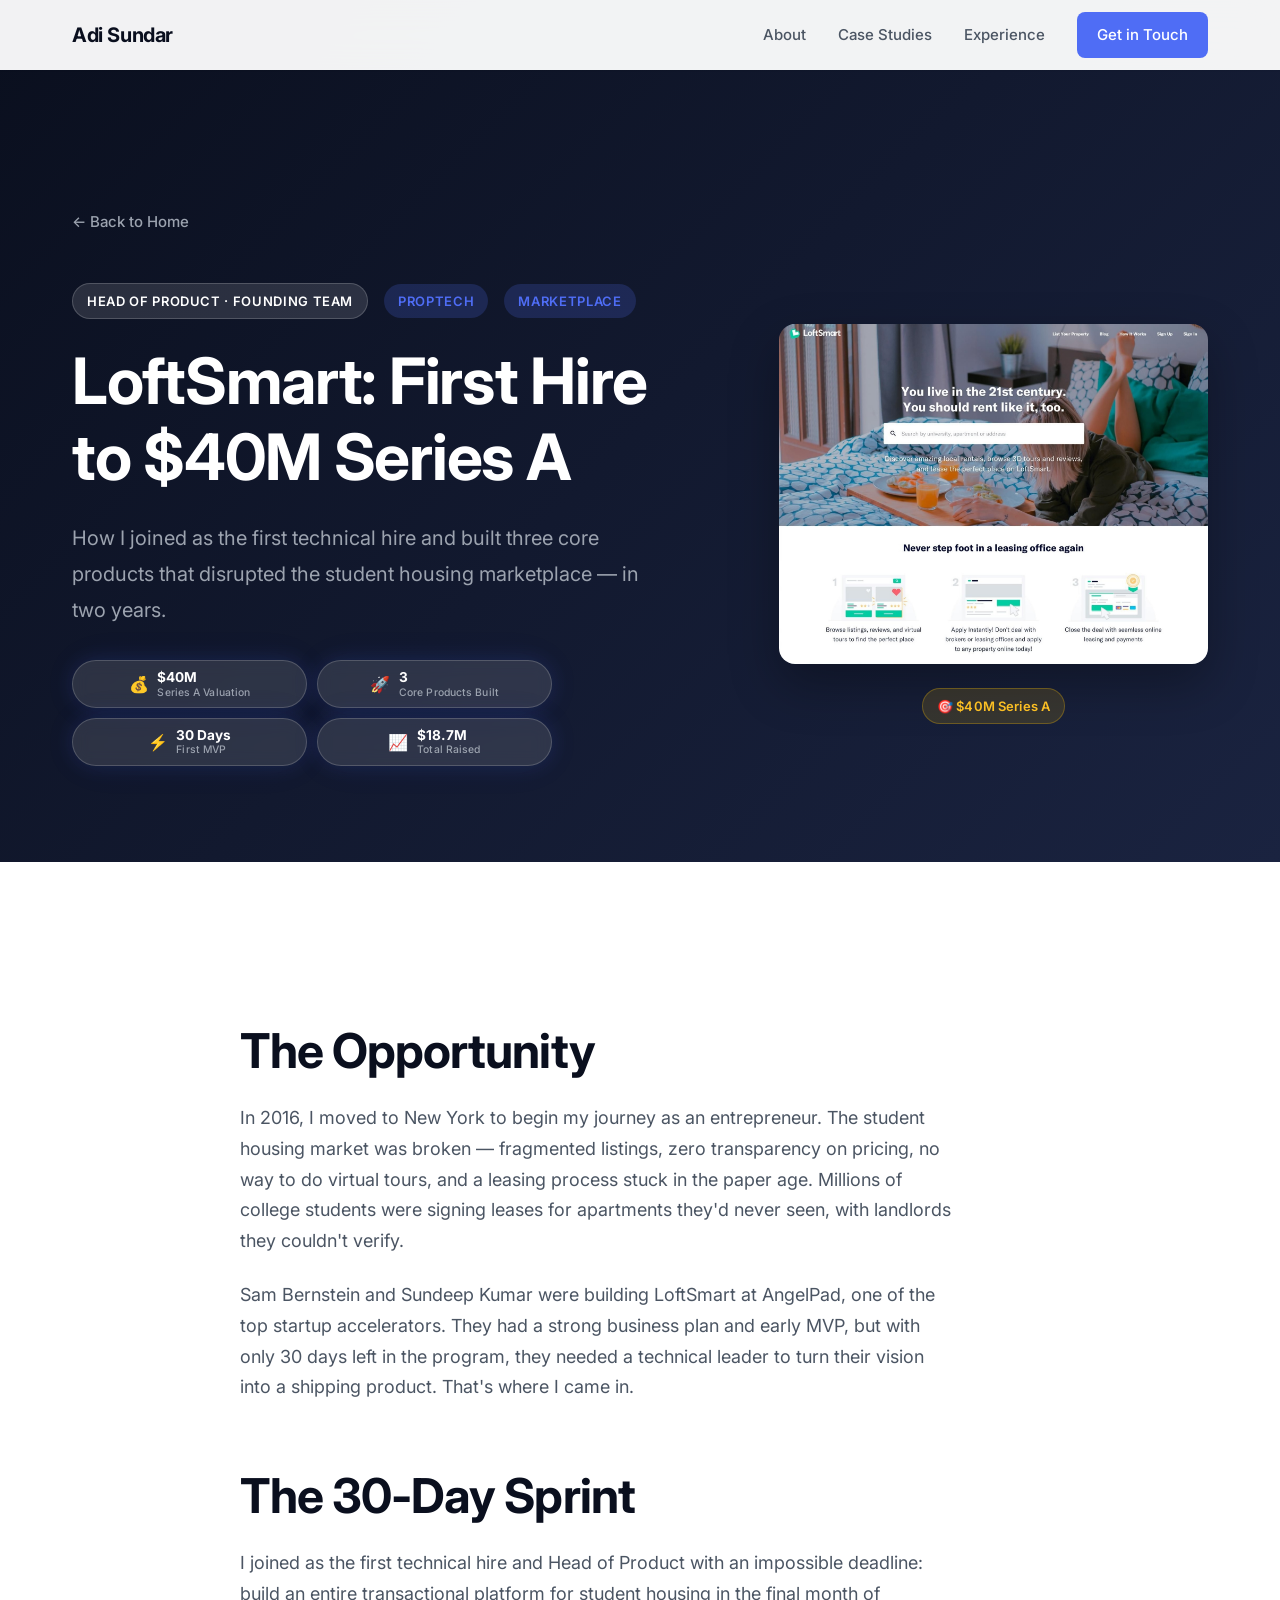
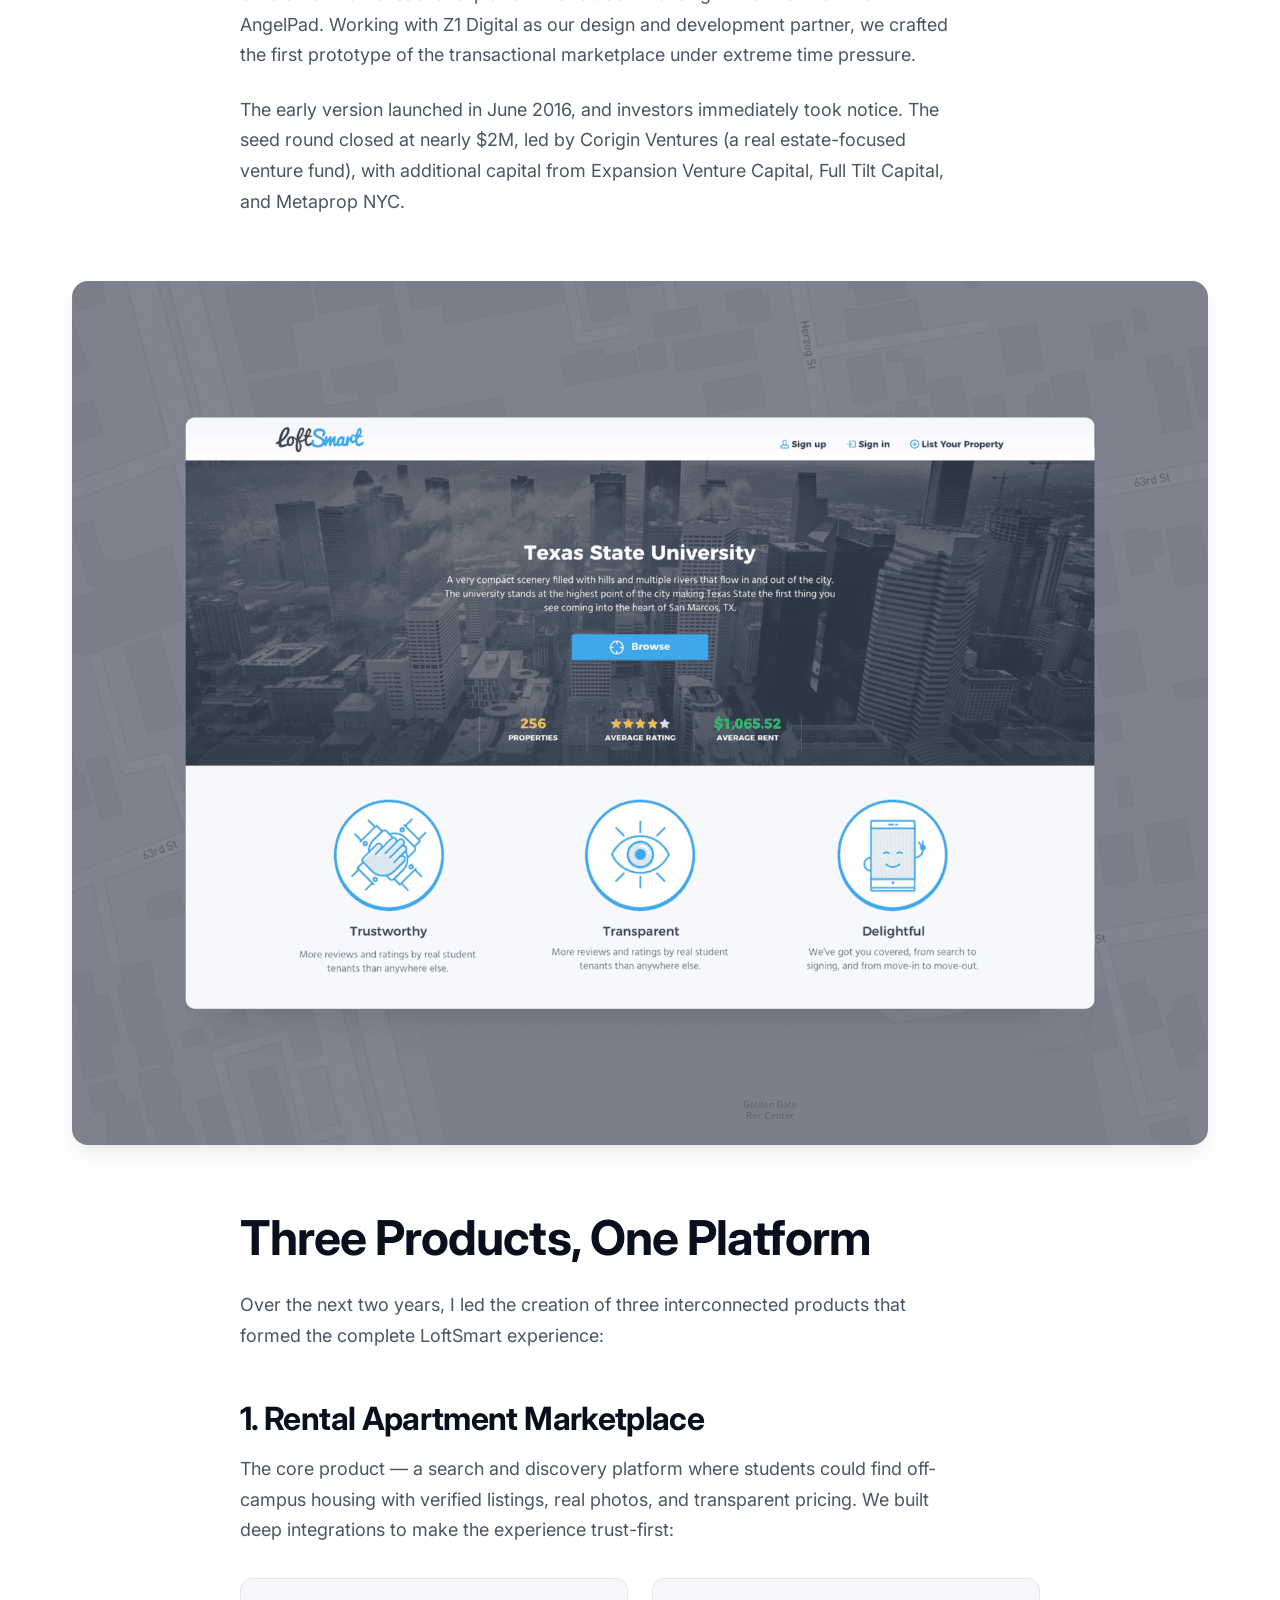
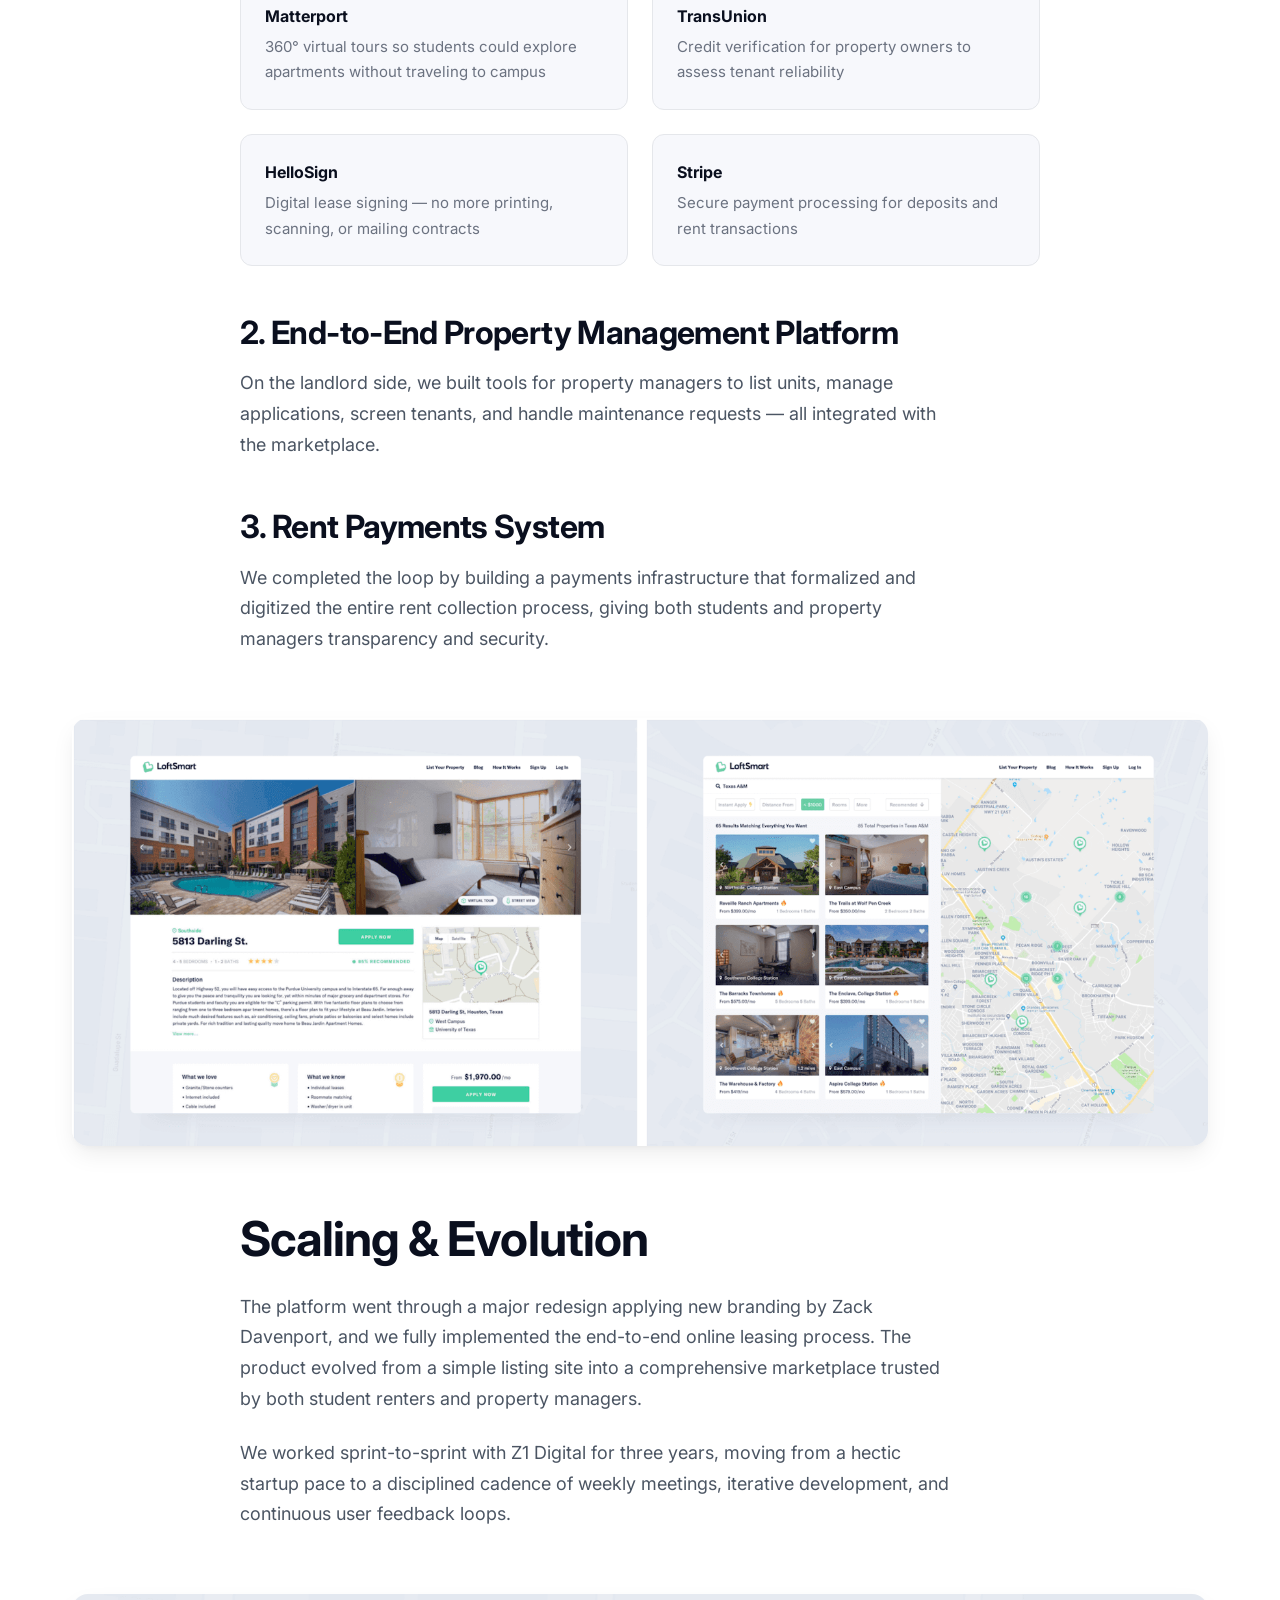
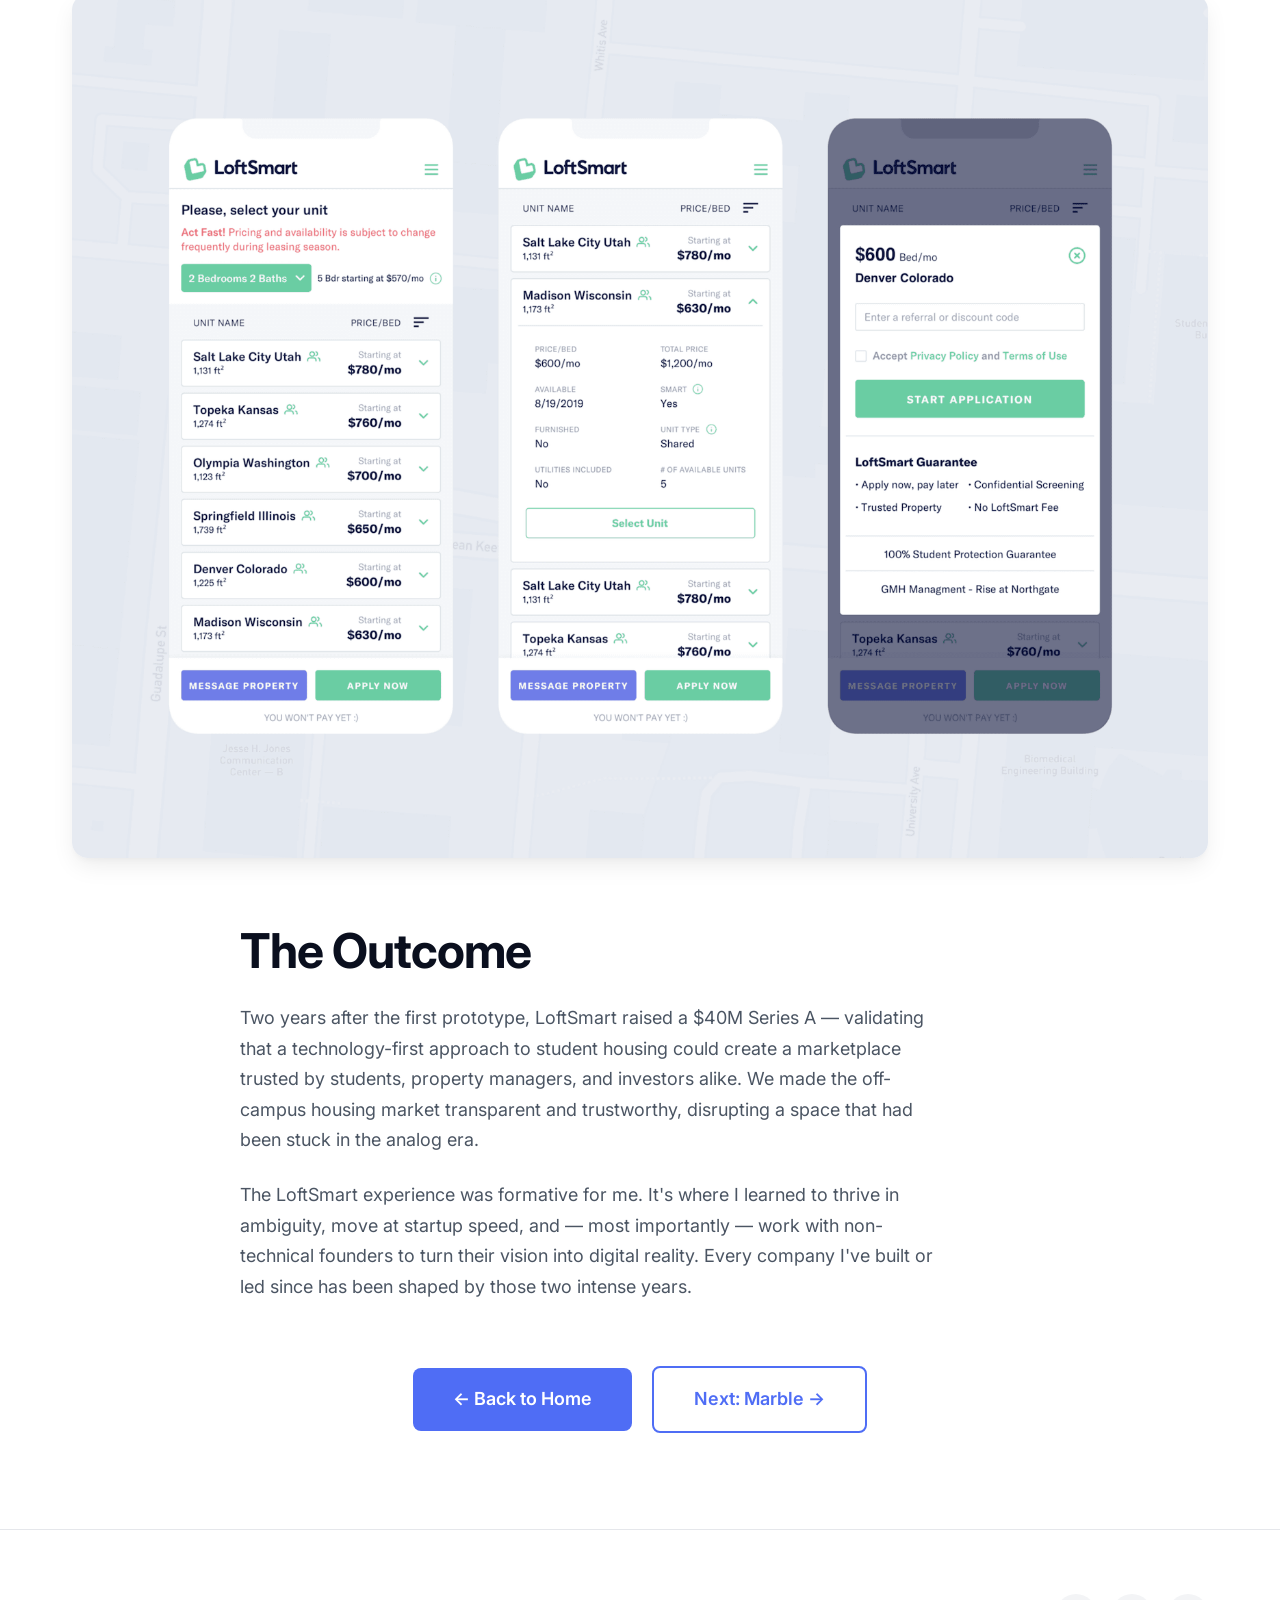
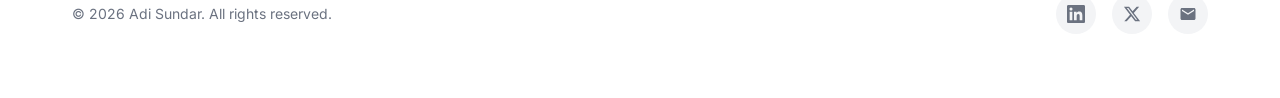
==== commit fb8ba006: "Case study update" ====
--- a/case-study-loftsmart.html
+++ b/case-study-loftsmart.html
@@ -20,8 +20,7 @@
         <li><a href="/#about">About</a></li>
         <li><a href="/#work">Case Studies</a></li>
         <li><a href="/#experience">Experience</a></li>
-        <li><a href="/#advisory">Advisory</a></li>
-        <li><a href="mailto:adi.sundar13@gmail.com" class="btn btn--primary btn--sm">Get in Touch</a></li>
+        <li><a href="mailto:work@adisundar.com" class="btn btn--primary btn--sm">Get in Touch</a></li>
         <button class="nav__close" id="navClose">&times;</button>
       </ul>
       <button class="nav__toggle" id="navToggle" aria-label="Toggle navigation">
@@ -34,38 +33,49 @@
   <section class="cs-hero">
     <div class="container">
       <a href="/" class="cs-hero__back">← Back to Home</a>
-      <div class="cs-hero__meta">
-        <span class="cs-hero__tag">PropTech</span>
-        <span class="cs-hero__tag">Marketplace</span>
-        <span class="cs-hero__tag">Series A</span>
-      </div>
-      <h1>LoftSmart: From First Hire to $40M Series A</h1>
-      <p class="cs-hero__subtitle">How I joined as the first technical hire and built three core products that disrupted the student housing marketplace — in two years.</p>
-      <div class="cs-hero__image">
-        <img src="images/loftsmart-hero.jpg" alt="LoftSmart platform homepage showing student housing search" loading="eager">
-      </div>
-    </div>
-  </section>
-
-  <!-- ===== METRICS BAR ===== -->
-  <section class="cs-metrics">
-    <div class="container">
-      <div class="cs-metrics__grid">
-        <div>
-          <div class="cs-metric__value">$40M</div>
-          <div class="cs-metric__label">Series A Valuation</div>
+      <div class="cs-hero__split">
+        <div class="cs-hero__text">
+          <div class="cs-hero__meta">
+            <span class="cs-hero__tag cs-hero__tag--role">Head of Product · Founding Team</span>
+            <span class="cs-hero__tag">PropTech</span>
+            <span class="cs-hero__tag">Marketplace</span>
+          </div>
+          <h1>LoftSmart: First Hire to $40M Series A</h1>
+          <p class="cs-hero__subtitle">How I joined as the first technical hire and built three core products that disrupted the student housing marketplace — in two years.</p>
+          <div class="hero-stats hero-stats--compact">
+            <div class="hero-stat">
+              <span class="hero-stat__icon">💰</span>
+              <div class="hero-stat__text">
+                <span class="hero-stat__value">$40M</span>
+                <span class="hero-stat__label">Series A Valuation</span>
+              </div>
+            </div>
+            <div class="hero-stat">
+              <span class="hero-stat__icon">🚀</span>
+              <div class="hero-stat__text">
+                <span class="hero-stat__value">3</span>
+                <span class="hero-stat__label">Core Products Built</span>
+              </div>
+            </div>
+            <div class="hero-stat">
+              <span class="hero-stat__icon">⚡</span>
+              <div class="hero-stat__text">
+                <span class="hero-stat__value">30 Days</span>
+                <span class="hero-stat__label">First MVP</span>
+              </div>
+            </div>
+            <div class="hero-stat">
+              <span class="hero-stat__icon">📈</span>
+              <div class="hero-stat__text">
+                <span class="hero-stat__value">$18.7M</span>
+                <span class="hero-stat__label">Total Raised</span>
+              </div>
+            </div>
+          </div>
         </div>
-        <div>
-          <div class="cs-metric__value">3</div>
-          <div class="cs-metric__label">Core Products Built</div>
-        </div>
-        <div>
-          <div class="cs-metric__value">30 Days</div>
-          <div class="cs-metric__label">First MVP</div>
-        </div>
-        <div>
-          <div class="cs-metric__value">4 Rounds</div>
-          <div class="cs-metric__label">$18.7M Total Raised</div>
+        <div class="cs-hero__image--side">
+          <img src="images/loftsmart-hero.jpg" alt="LoftSmart platform homepage showing student housing search" loading="eager">
+          <span class="cs-hero__tag cs-hero__tag--milestone">🎯 $40M Series A</span>
         </div>
       </div>
     </div>
@@ -166,7 +176,7 @@
           <a href="https://twitter.com/adisundar_" target="_blank" rel="noopener" aria-label="X / Twitter">
             <svg viewBox="0 0 24 24"><path d="M18.244 2.25h3.308l-7.227 8.26 8.502 11.24H16.17l-5.214-6.817L4.99 21.75H1.68l7.73-8.835L1.254 2.25H8.08l4.713 6.231zm-1.161 17.52h1.833L7.084 4.126H5.117z"/></svg>
           </a>
-          <a href="mailto:adi.sundar13@gmail.com" aria-label="Email">
+          <a href="mailto:work@adisundar.com" aria-label="Email">
             <svg viewBox="0 0 24 24"><path d="M20 4H4c-1.1 0-2 .9-2 2v12c0 1.1.9 2 2 2h16c1.1 0 2-.9 2-2V6c0-1.1-.9-2-2-2zm0 4l-8 5-8-5V6l8 5 8-5v2z"/></svg>
           </a>
         </div>
--- a/css/style.css
+++ b/css/style.css
@@ -285,12 +285,21 @@
   color: var(--color-gray-600);
 }
 
+.nav--scrolled .nav__links a.btn--primary,
+.nav--scrolled .nav__links a.btn--primary:hover {
+  color: var(--color-white);
+}
+
 .nav__links a:hover {
   color: var(--color-white);
 }
 
 .nav--scrolled .nav__links a:hover {
   color: var(--color-primary);
+}
+
+.nav__close {
+  display: none;
 }
 
 .nav__toggle {
@@ -368,11 +377,38 @@
   line-height: 1.1;
 }
 
-.hero__title span {
+.rotating-words {
+  display: inline-block;
+  position: relative;
+  vertical-align: bottom;
+  overflow: hidden;
+  /* Width will be set dynamically by JS */
+}
+
+.rotating-word {
+  display: inline-block;
+  position: absolute;
+  left: 0;
+  top: 0;
   background: linear-gradient(135deg, var(--color-accent), #818cf8);
   -webkit-background-clip: text;
   -webkit-text-fill-color: transparent;
   background-clip: text;
+  opacity: 0;
+  transform: translateY(100%);
+  transition: opacity 0.5s ease, transform 0.5s ease;
+  white-space: nowrap;
+}
+
+.rotating-word.active {
+  position: relative;
+  opacity: 1;
+  transform: translateY(0);
+}
+
+.rotating-word.exit-up {
+  opacity: 0;
+  transform: translateY(-100%);
 }
 
 .hero__description {
@@ -419,17 +455,90 @@
   fill: currentColor;
 }
 
+/* --- Hero Stats Bar --- */
+.hero-stats {
+  display: grid;
+  grid-template-columns: 1fr 1fr;
+  gap: 0.625rem;
+  margin-bottom: var(--space-xl);
+}
+
+.hero-stat {
+  display: flex;
+  align-items: center;
+  justify-content: center;
+  gap: 0.6rem;
+  padding: 0.6rem 1.2rem;
+  flex: 1 1 0;
+  background: rgba(255, 255, 255, 0.12);
+  border: 1px solid rgba(255, 255, 255, 0.18);
+  border-radius: 100px;
+  backdrop-filter: blur(8px);
+  -webkit-backdrop-filter: blur(8px);
+  box-shadow: 0 0 20px rgba(79, 109, 245, 0.15), 0 0 40px rgba(79, 109, 245, 0.05);
+  transition: background 0.25s, border-color 0.25s, box-shadow 0.25s;
+}
+
+.hero-stat:hover {
+  background: rgba(255, 255, 255, 0.18);
+  border-color: rgba(255, 255, 255, 0.28);
+  box-shadow: 0 0 24px rgba(79, 109, 245, 0.25), 0 0 48px rgba(79, 109, 245, 0.08);
+}
+
+.hero-stat__icon {
+  font-size: 1.1rem;
+  line-height: 1;
+  flex-shrink: 0;
+}
+
+.hero-stat__text {
+  display: flex;
+  flex-direction: column;
+  gap: 0;
+}
+
+.hero-stat__value {
+  font-family: var(--font-heading);
+  font-size: 0.9rem;
+  font-weight: 700;
+  color: var(--color-white);
+  line-height: 1.2;
+}
+
+.hero-stat__label {
+  font-size: 0.7rem;
+  color: var(--color-gray-400);
+  font-weight: 500;
+  line-height: 1.3;
+  letter-spacing: 0.01em;
+}
+
+.hero-stat--award .hero-stat__value {
+  font-size: 0.8rem;
+  background: linear-gradient(135deg, #f9d423, #e8655a);
+  -webkit-background-clip: text;
+  -webkit-text-fill-color: transparent;
+  background-clip: text;
+}
+
 .hero__image {
   position: relative;
   z-index: 1;
+  display: flex;
+  flex-direction: column;
+  align-items: center;
 }
 
 .hero__image img {
   width: 100%;
   max-width: 480px;
   border-radius: var(--radius-xl);
-  margin-left: auto;
   box-shadow: 0 25px 60px rgba(0, 0, 0, 0.4);
+}
+
+.hero__image .hero__label {
+  margin-top: var(--space-sm);
+  margin-bottom: 0;
 }
 
 /* --- Logo Bar --- */
@@ -542,6 +651,9 @@
   border: 1px solid var(--color-gray-200);
   transition: all var(--transition-base);
   margin-bottom: var(--space-2xl);
+  text-decoration: none;
+  color: inherit;
+  cursor: pointer;
 }
 
 .case-study-card:hover {
@@ -602,6 +714,27 @@
   margin-bottom: var(--space-md);
 }
 
+.case-study-card__milestone {
+  display: inline-block;
+  padding: 0.2rem 0.65rem;
+  border-radius: 100px;
+  font-size: 0.8rem;
+  font-weight: 600;
+  vertical-align: middle;
+}
+
+.case-study-card__milestone--acquired {
+  background: rgba(34, 197, 94, 0.1);
+  color: #16a34a;
+  border: 1px solid rgba(34, 197, 94, 0.25);
+}
+
+.case-study-card__milestone--series {
+  background: rgba(234, 179, 8, 0.1);
+  color: #b45309;
+  border: 1px solid rgba(234, 179, 8, 0.25);
+}
+
 .case-study-card__description {
   font-size: 1rem;
   color: var(--color-gray-600);
@@ -706,6 +839,22 @@
   margin-bottom: 0.5rem;
 }
 
+.timeline__logo {
+  height: 28px;
+  width: auto;
+  object-fit: contain;
+  margin-bottom: 0.5rem;
+  border-radius: 4px;
+  display: none;
+}
+
+.timeline__location {
+  display: inline-block;
+  font-size: 0.8rem;
+  color: var(--color-gray-400);
+  margin-bottom: 0.5rem;
+}
+
 .timeline__description {
   font-size: 0.9375rem;
   color: var(--color-gray-500);
@@ -912,6 +1061,13 @@
   color: var(--color-white);
 }
 
+.cs-hero__split {
+  display: grid;
+  grid-template-columns: 1.2fr 0.8fr;
+  gap: var(--space-2xl);
+  align-items: center;
+}
+
 .cs-hero__meta {
   display: flex;
   align-items: center;
@@ -931,6 +1087,28 @@
   letter-spacing: 0.05em;
 }
 
+.cs-hero__tag--role {
+  background: rgba(255, 255, 255, 0.12);
+  color: var(--color-white);
+  border: 1px solid rgba(255, 255, 255, 0.18);
+}
+
+.cs-hero__tag--acquired {
+  background: rgba(34, 197, 94, 0.15);
+  color: #4ade80;
+  border: 1px solid rgba(34, 197, 94, 0.3);
+  text-transform: none;
+  letter-spacing: 0.01em;
+}
+
+.cs-hero__tag--milestone {
+  background: rgba(234, 179, 8, 0.15);
+  color: #fbbf24;
+  border: 1px solid rgba(234, 179, 8, 0.3);
+  text-transform: none;
+  letter-spacing: 0.01em;
+}
+
 .cs-hero h1 {
   color: var(--color-white);
   margin-bottom: var(--space-md);
@@ -955,6 +1133,19 @@
   width: 100%;
 }
 
+.cs-hero__image--side {
+  display: flex;
+  flex-direction: column;
+  align-items: center;
+  gap: var(--space-md);
+}
+
+.cs-hero__image--side img {
+  width: 100%;
+  border-radius: var(--radius-lg);
+  box-shadow: 0 20px 50px rgba(0, 0, 0, 0.3);
+}
+
 /* Case study metrics bar */
 .cs-metrics {
   padding: var(--space-2xl) 0;
@@ -962,24 +1153,82 @@
   border-bottom: 1px solid var(--color-gray-200);
 }
 
-.cs-metrics__grid {
+.hero-stats--compact {
+  margin-top: var(--space-lg);
+  margin-bottom: 0;
+  max-width: 480px;
+}
+
+.hero-stats--compact .hero-stat {
+  flex: 0 1 auto;
+  padding: 0.5rem 1rem;
+}
+
+.hero-stats--compact .hero-stat__icon {
+  font-size: 1rem;
+  width: 1.2rem;
+  text-align: center;
+  flex-shrink: 0;
+}
+
+.hero-stats--compact .hero-stat__value {
+  font-size: 0.85rem;
+}
+
+.hero-stats--compact .hero-stat__label {
+  font-size: 0.65rem;
+}
+
+/* Press / Featured In */
+.cs-press {
+  text-align: center;
+}
+
+.cs-press__label {
+  font-size: 0.8rem;
+  font-weight: 600;
+  color: var(--color-gray-400);
+  text-transform: uppercase;
+  letter-spacing: 0.06em;
+  margin-bottom: var(--space-xl);
+}
+
+.cs-press__links {
   display: grid;
-  grid-template-columns: repeat(4, 1fr);
-  gap: var(--space-lg);
-  text-align: center;
-}
-
-.cs-metric__value {
-  font-size: 2rem;
-  font-weight: 800;
+  grid-template-columns: 1fr 1fr;
+  gap: var(--space-md);
+}
+
+.cs-press__link {
+  display: flex;
+  align-items: flex-start;
+  gap: var(--space-sm);
+  padding: var(--space-md);
+  background: var(--color-white);
+  border: 1px solid var(--color-gray-200);
+  border-radius: var(--radius-md);
+  text-decoration: none;
+  transition: border-color 0.25s, box-shadow 0.25s;
+}
+
+.cs-press__link:hover {
+  border-color: var(--color-accent);
+  box-shadow: 0 4px 16px rgba(0, 0, 0, 0.06);
+}
+
+.cs-press__logo {
+  height: 20px;
+  width: auto;
+  flex-shrink: 0;
+  margin-top: 2px;
+}
+
+.cs-press__title {
+  font-size: 0.875rem;
+  font-weight: 600;
   color: var(--color-primary);
-  letter-spacing: -0.02em;
-}
-
-.cs-metric__label {
-  font-size: 0.875rem;
-  color: var(--color-gray-500);
-  margin-top: 0.25rem;
+  text-align: left;
+  line-height: 1.4;
 }
 
 /* Case study body content */
@@ -1137,6 +1386,10 @@
     justify-content: center;
   }
 
+  .hero-stats {
+    margin-inline: auto;
+  }
+
   .hero__image img {
     margin: 0 auto;
     max-width: 380px;
@@ -1160,14 +1413,18 @@
     min-height: 280px;
   }
 
-  .cs-metrics__grid {
-    grid-template-columns: 1fr 1fr;
+  .hero-stats--compact {
+    margin-top: var(--space-md);
   }
 }
 
 @media (max-width: 768px) {
   .section {
     padding: var(--space-3xl) 0;
+  }
+
+  .cs-hero__split {
+    grid-template-columns: 1fr;
   }
 
   .nav__links {
@@ -1250,10 +1507,6 @@
     grid-template-columns: 1fr;
   }
 
-  .cs-metrics__grid {
-    grid-template-columns: 1fr 1fr;
-    gap: var(--space-sm);
-  }
 
   .stat__number {
     font-size: 2rem;
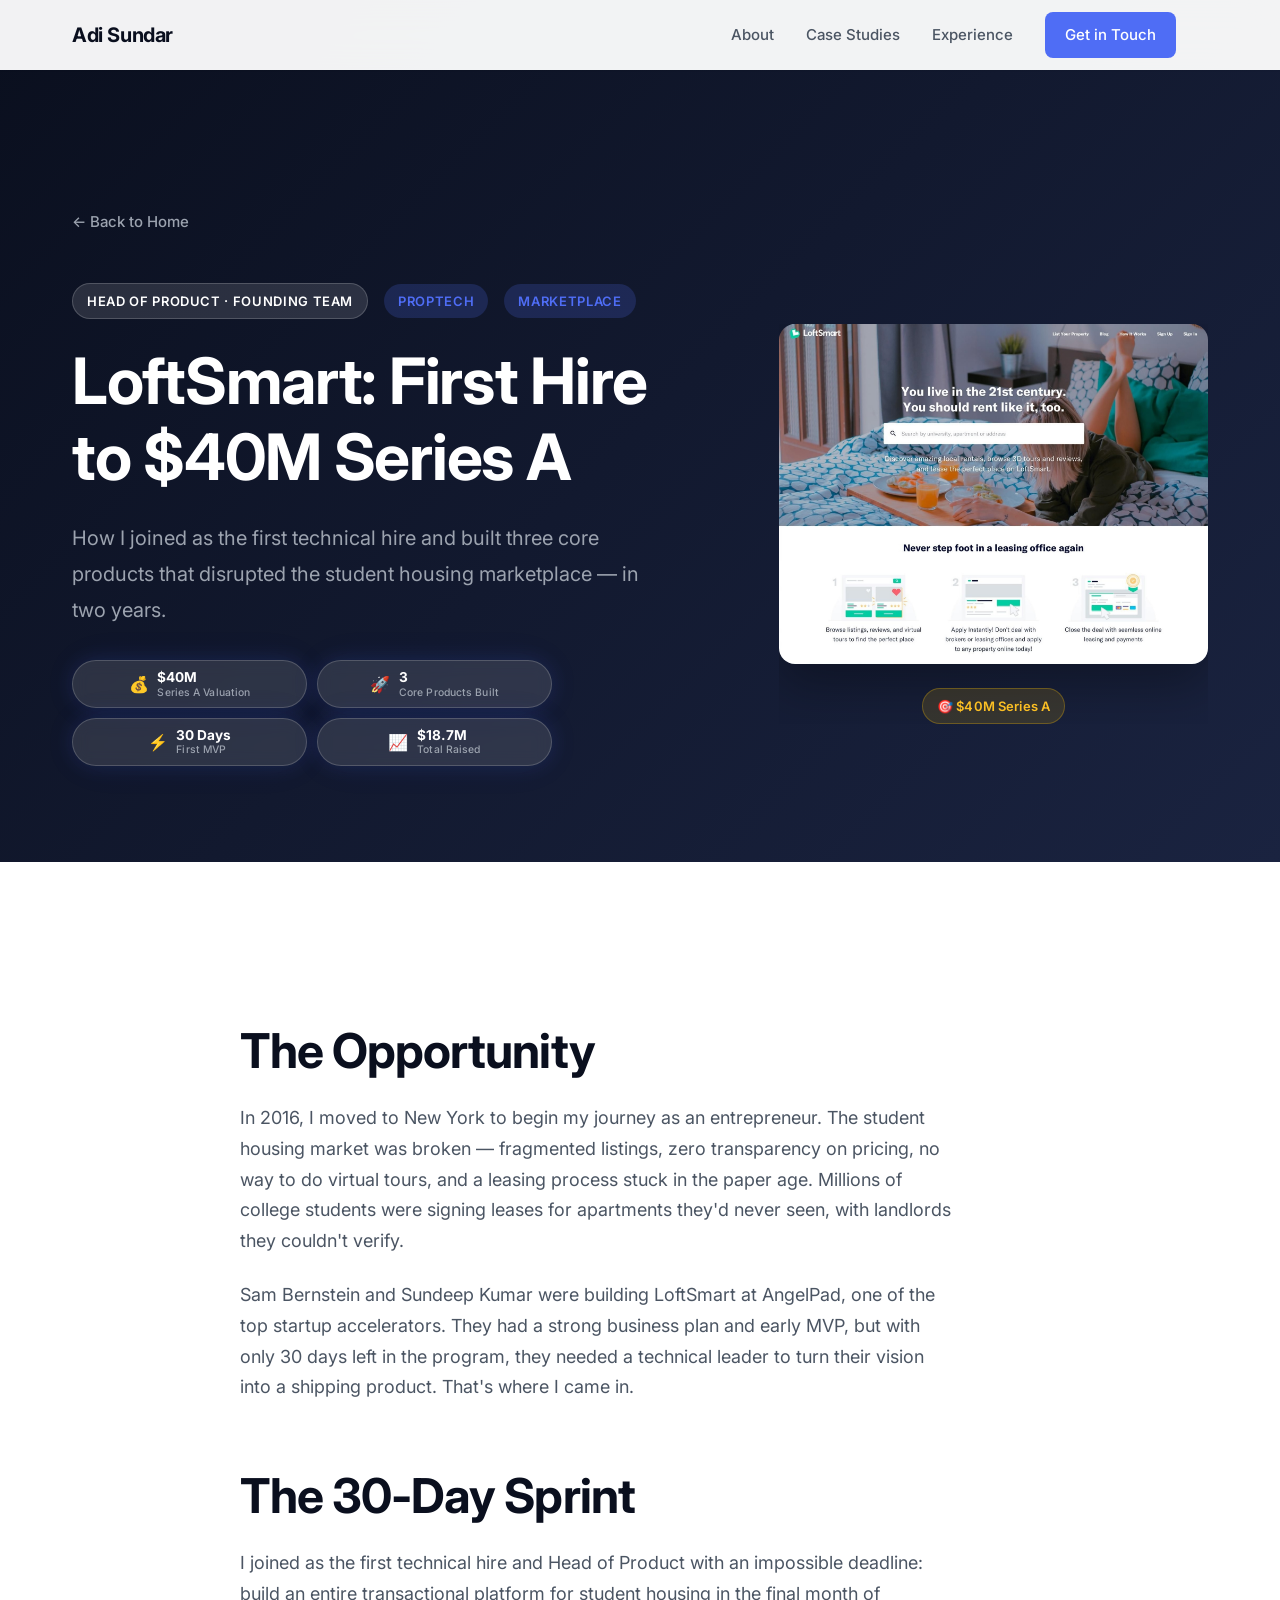
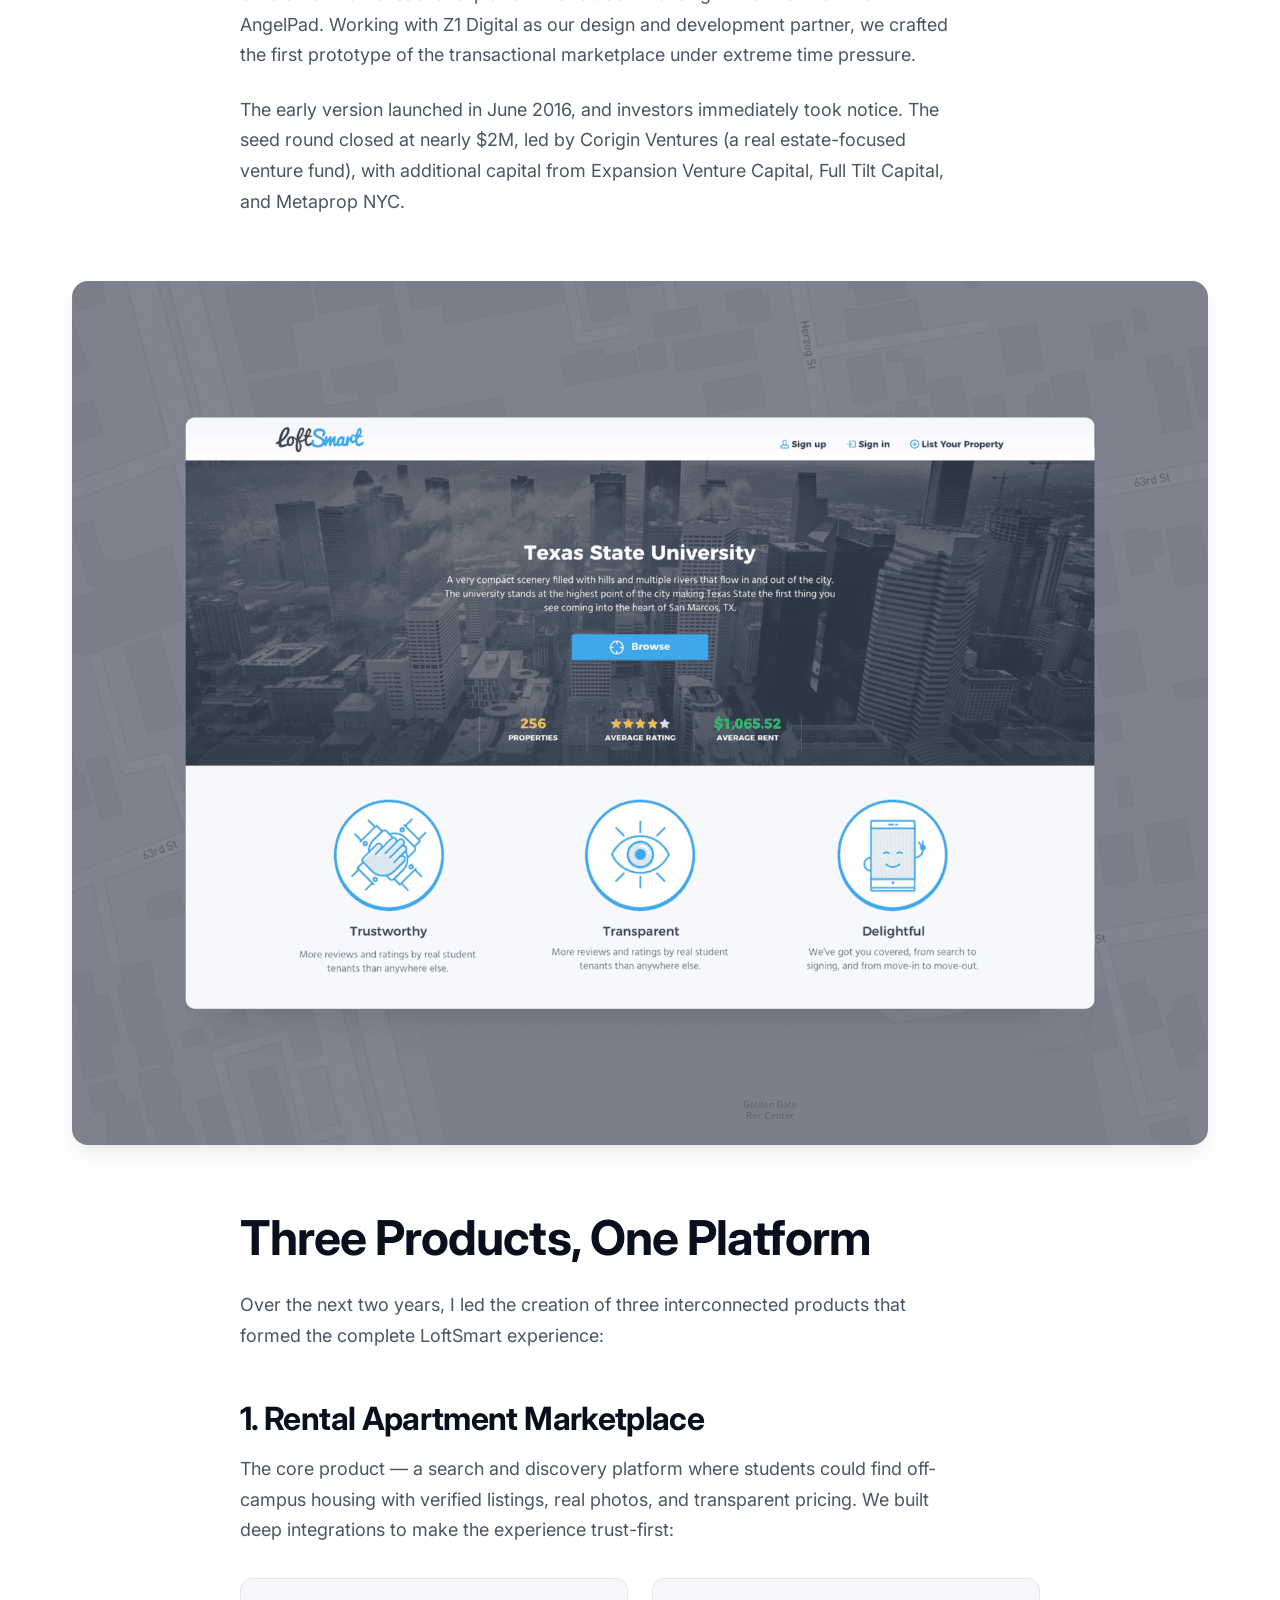
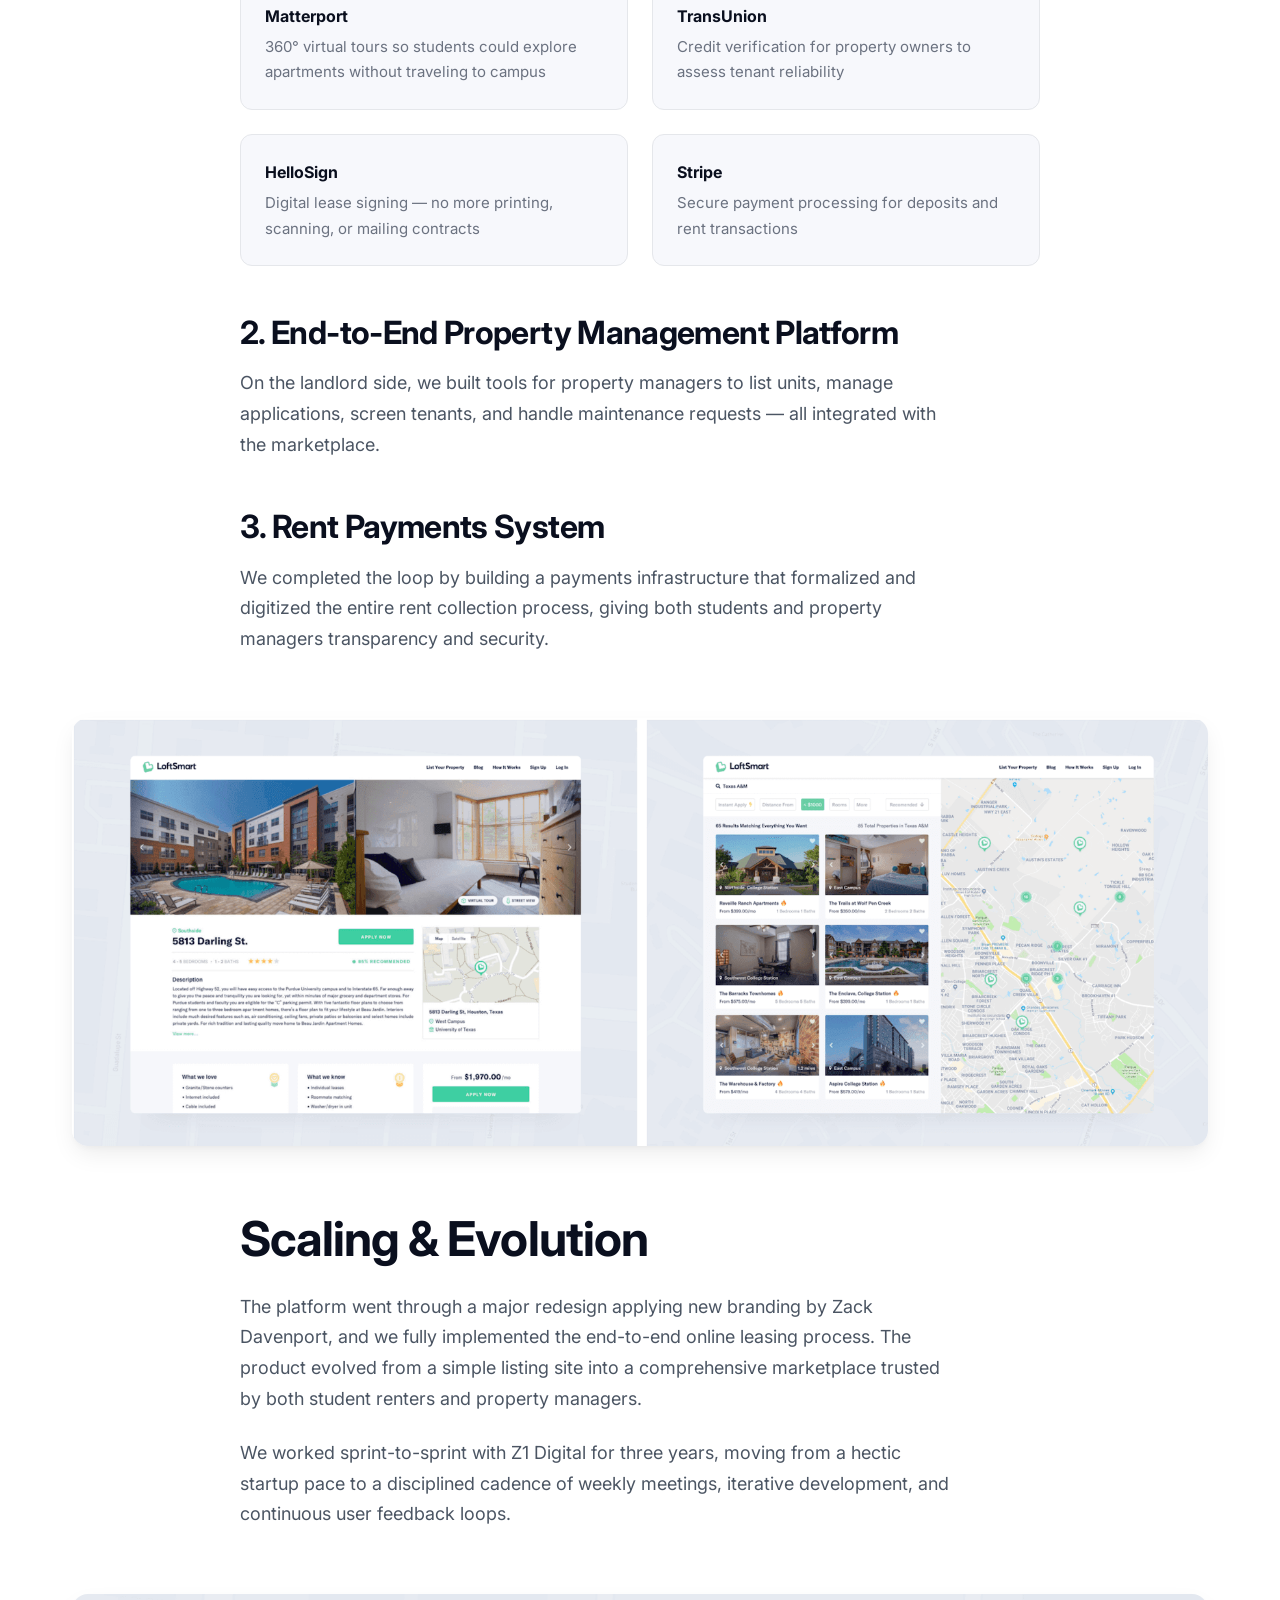
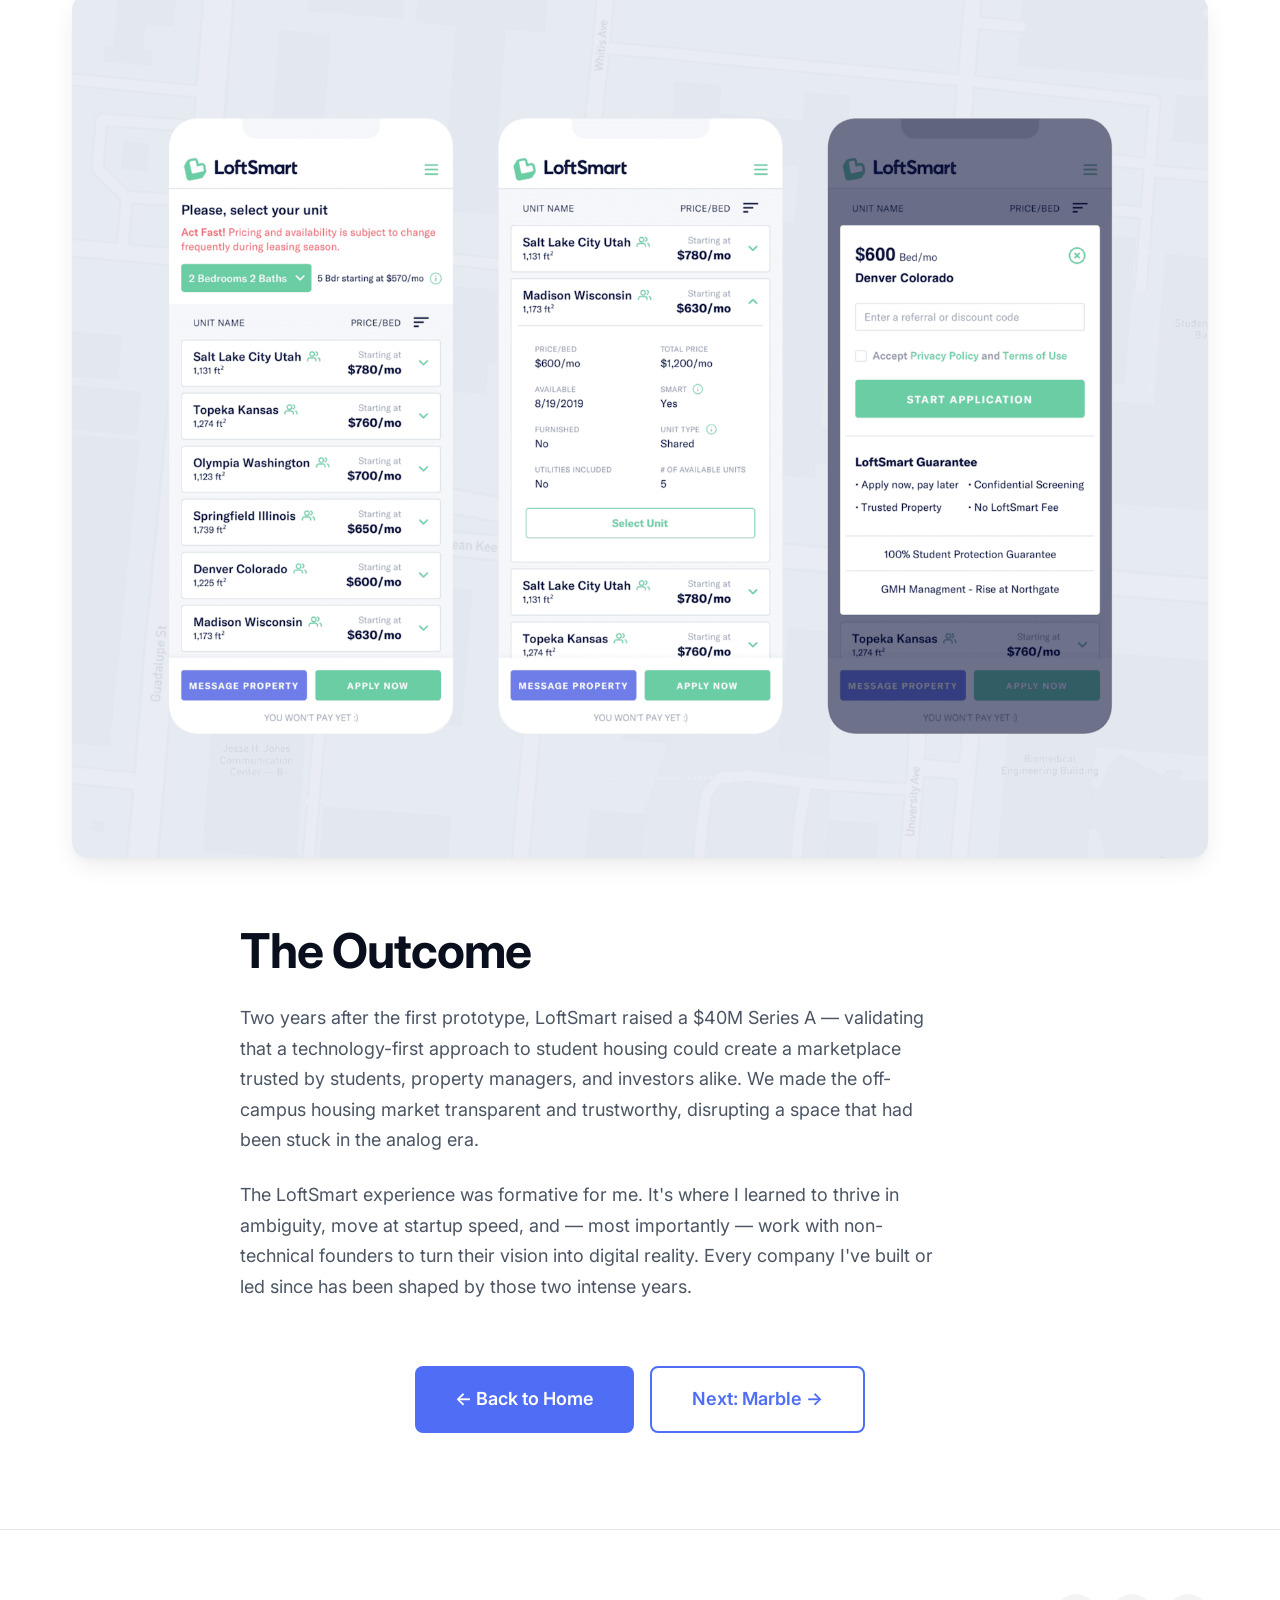
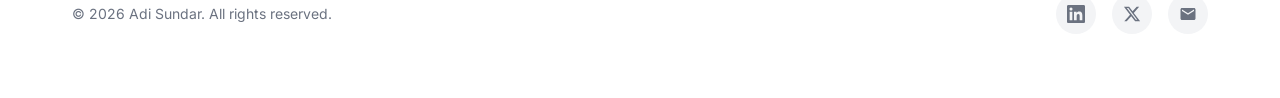
==== commit 5fd04fa0: "UIUX updates and audit" ====
--- a/case-study-loftsmart.html
+++ b/case-study-loftsmart.html
@@ -21,7 +21,7 @@
         <li><a href="/#work">Case Studies</a></li>
         <li><a href="/#experience">Experience</a></li>
         <li><a href="mailto:work@adisundar.com" class="btn btn--primary btn--sm">Get in Touch</a></li>
-        <button class="nav__close" id="navClose">&times;</button>
+        <li class="nav__close-wrapper"><button class="nav__close" id="navClose">&times;</button></li>
       </ul>
       <button class="nav__toggle" id="navToggle" aria-label="Toggle navigation">
         <span></span><span></span><span></span>
@@ -156,9 +156,9 @@
         <p>Two years after the first prototype, LoftSmart raised a $40M Series A — validating that a technology-first approach to student housing could create a marketplace trusted by students, property managers, and investors alike. We made the off-campus housing market transparent and trustworthy, disrupting a space that had been stuck in the analog era.</p>
         <p>The LoftSmart experience was formative for me. It's where I learned to thrive in ambiguity, move at startup speed, and — most importantly — work with non-technical founders to turn their vision into digital reality. Every company I've built or led since has been shaped by those two intense years.</p>
 
-        <div style="margin-top: var(--space-2xl); text-align: center;">
+        <div class="cs-cta-group">
           <a href="/" class="btn btn--primary btn--lg">← Back to Home</a>
-          <a href="case-study-marble.html" class="btn btn--outline btn--lg" style="margin-left: 1rem;">Next: Marble →</a>
+          <a href="case-study-marble.html" class="btn btn--outline btn--lg">Next: Marble →</a>
         </div>
       </div>
     </div>
--- a/css/style.css
+++ b/css/style.css
@@ -1068,6 +1068,10 @@
   align-items: center;
 }
 
+.cs-hero__text {
+  min-width: 0;
+}
+
 .cs-hero__meta {
   display: flex;
   align-items: center;
@@ -1138,12 +1142,22 @@
   flex-direction: column;
   align-items: center;
   gap: var(--space-md);
+  overflow: hidden;
 }
 
 .cs-hero__image--side img {
   width: 100%;
   border-radius: var(--radius-lg);
   box-shadow: 0 20px 50px rgba(0, 0, 0, 0.3);
+}
+
+/* Case study CTA button group */
+.cs-cta-group {
+  display: flex;
+  gap: 1rem;
+  justify-content: center;
+  flex-wrap: wrap;
+  margin-top: var(--space-2xl);
 }
 
 /* Case study metrics bar */
@@ -1363,6 +1377,108 @@
 .fade-up.visible {
   opacity: 1;
   transform: translateY(0);
+}
+
+/* --- Team Spotlight --- */
+.cs-team-spotlight {
+  max-width: var(--max-width-narrow);
+  margin: var(--space-2xl) auto;
+}
+
+.cs-team-spotlight__card {
+  border-radius: var(--radius-xl);
+  overflow: hidden;
+  background: var(--color-white);
+  box-shadow: 0 8px 40px rgba(0, 0, 0, 0.08), 0 1px 3px rgba(0, 0, 0, 0.04);
+  border: 1px solid var(--color-gray-200);
+}
+
+.cs-team-spotlight__img {
+  width: 100%;
+  display: block;
+}
+
+.cs-team-spotlight__copy {
+  padding: var(--space-lg) var(--space-xl);
+}
+
+.cs-team-spotlight__headline {
+  font-family: var(--font-heading);
+  font-size: 1.25rem;
+  font-weight: 700;
+  color: var(--color-primary);
+  margin-bottom: 0.5rem;
+}
+
+.cs-team-spotlight__text {
+  font-size: 0.95rem;
+  line-height: 1.65;
+  color: var(--color-gray-600);
+  margin: 0;
+}
+
+/* --- Product Gallery --- */
+.cs-gallery {
+  max-width: var(--max-width);
+  margin: var(--space-3xl) auto;
+}
+
+.cs-gallery__label {
+  text-align: center;
+  font-family: var(--font-heading);
+  font-weight: 600;
+  font-size: 0.85rem;
+  letter-spacing: 0.08em;
+  text-transform: uppercase;
+  color: var(--color-accent);
+  margin-bottom: var(--space-xs);
+}
+
+.cs-gallery__title {
+  text-align: center;
+  font-family: var(--font-heading);
+  font-weight: 700;
+  font-size: clamp(1.3rem, 2.5vw, 1.75rem);
+  color: var(--color-primary);
+  margin-bottom: var(--space-xl);
+}
+
+.cs-gallery__grid {
+  display: flex;
+  gap: var(--space-sm);
+  justify-content: center;
+  align-items: flex-start;
+  padding: var(--space-lg);
+  background: var(--color-gray-50);
+  border-radius: var(--radius-xl);
+}
+
+.cs-gallery__grid img {
+  max-height: 520px;
+  width: auto;
+  flex: 1 1 0;
+  min-width: 0;
+  max-width: 24%;
+  border-radius: var(--radius-md);
+  object-fit: contain;
+}
+
+/* Reviews image */
+.cs-reviews-image {
+  width: 100%;
+  border-radius: var(--radius-xl);
+  overflow: hidden;
+}
+
+.cs-reviews-image img {
+  width: 100%;
+  display: block;
+  border-radius: var(--radius-xl);
+}
+
+/* Nav close wrapper (valid HTML: li wrapping button inside ul) */
+.nav__close-wrapper {
+  list-style: none;
 }
 
 /* --- Responsive --- */
@@ -1500,6 +1616,43 @@
   .case-study-card__metrics {
     gap: var(--space-md);
   }
+
+  /* Stack press links on mobile */
+  .cs-press__links {
+    grid-template-columns: 1fr;
+  }
+
+  /* Gallery horizontal scroll on mobile */
+  .cs-gallery__grid {
+    overflow-x: auto;
+    -webkit-overflow-scrolling: touch;
+    scroll-snap-type: x mandatory;
+    padding-bottom: var(--space-sm);
+  }
+
+  .cs-gallery__grid img {
+    flex: 0 0 75%;
+    max-width: 75%;
+    max-height: 400px;
+    scroll-snap-align: center;
+  }
+
+  /* Team spotlight mobile padding */
+  .cs-team-spotlight__copy {
+    padding: var(--space-md) var(--space-lg);
+  }
+
+  /* Hero image side stacks and centers on mobile */
+  .cs-hero__image--side {
+    max-width: 280px;
+    margin: 0 auto;
+  }
+
+  /* CTA button group stacks on mobile */
+  .cs-cta-group {
+    flex-direction: column;
+    align-items: center;
+  }
 }
 
 @media (max-width: 480px) {
@@ -1507,7 +1660,6 @@
     grid-template-columns: 1fr;
   }
 
-
   .stat__number {
     font-size: 2rem;
   }
@@ -1519,4 +1671,65 @@
   .logo-bar__item {
     height: 24px;
   }
-}
+
+  /* Hero stats: stack to single column on very small screens */
+  .hero-stats {
+    grid-template-columns: 1fr;
+    gap: 0.5rem;
+  }
+
+  /* Compact hero stats on case study pages */
+  .hero-stats--compact {
+    max-width: 100%;
+  }
+
+  .hero-stats--compact .hero-stat {
+    padding: 0.4rem 0.75rem;
+  }
+
+  /* Case study card milestone badges: allow wrapping */
+  .case-study-card__milestone {
+    font-size: 0.7rem;
+    padding: 0.15rem 0.5rem;
+  }
+
+  /* Container padding tighter on small screens */
+  .container {
+    padding: 0 var(--space-sm);
+  }
+
+  /* Case study hero tags wrap nicely */
+  .cs-hero__meta {
+    gap: 0.5rem;
+  }
+
+  .cs-hero__tag {
+    font-size: 0.7rem;
+    padding: 0.25rem 0.625rem;
+  }
+
+  /* Press cards: smaller padding on mobile */
+  .cs-press__link {
+    padding: var(--space-sm);
+    gap: 0.5rem;
+  }
+
+  .cs-press__title {
+    font-size: 0.8rem;
+  }
+
+  /* Timeline adjustments */
+  .timeline__item {
+    padding-left: 56px;
+  }
+
+  .timeline::before {
+    left: 20px;
+  }
+
+  .timeline__dot {
+    left: 10px;
+    width: 18px;
+    height: 18px;
+  }
+}
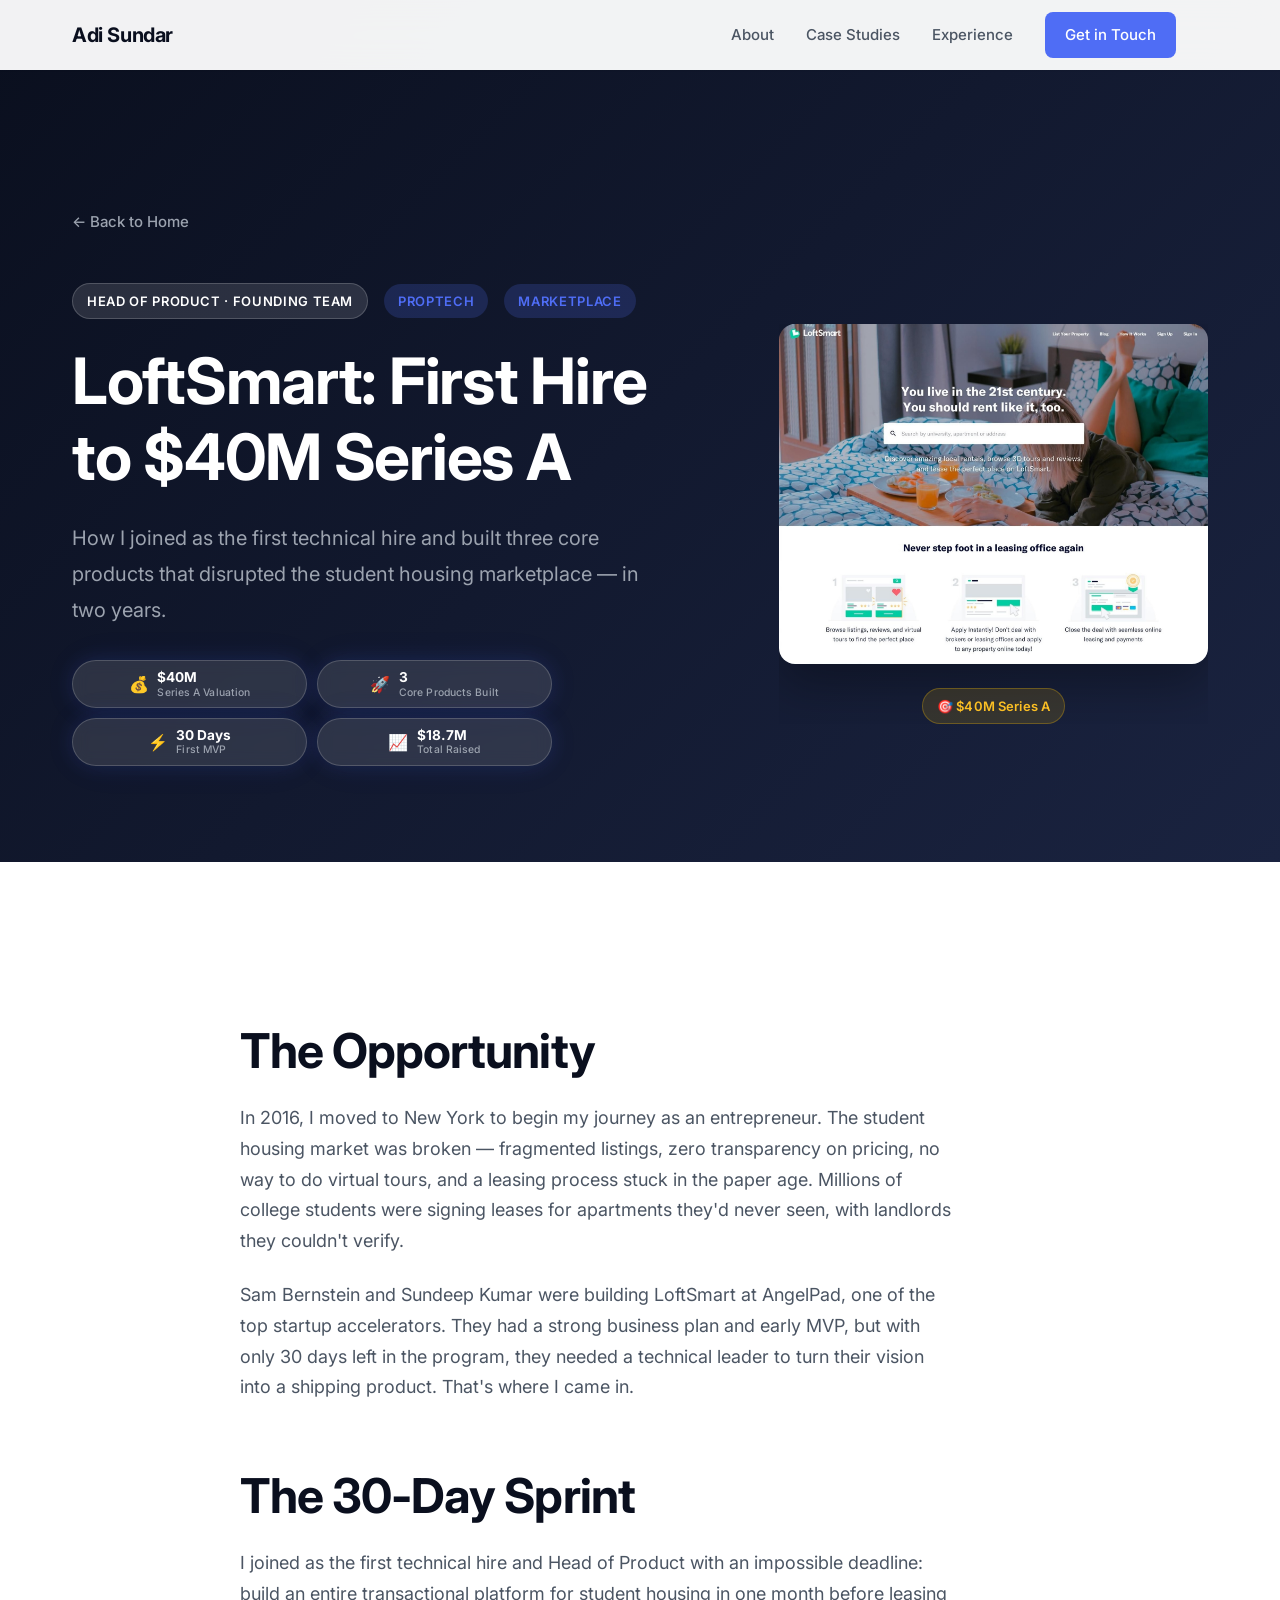
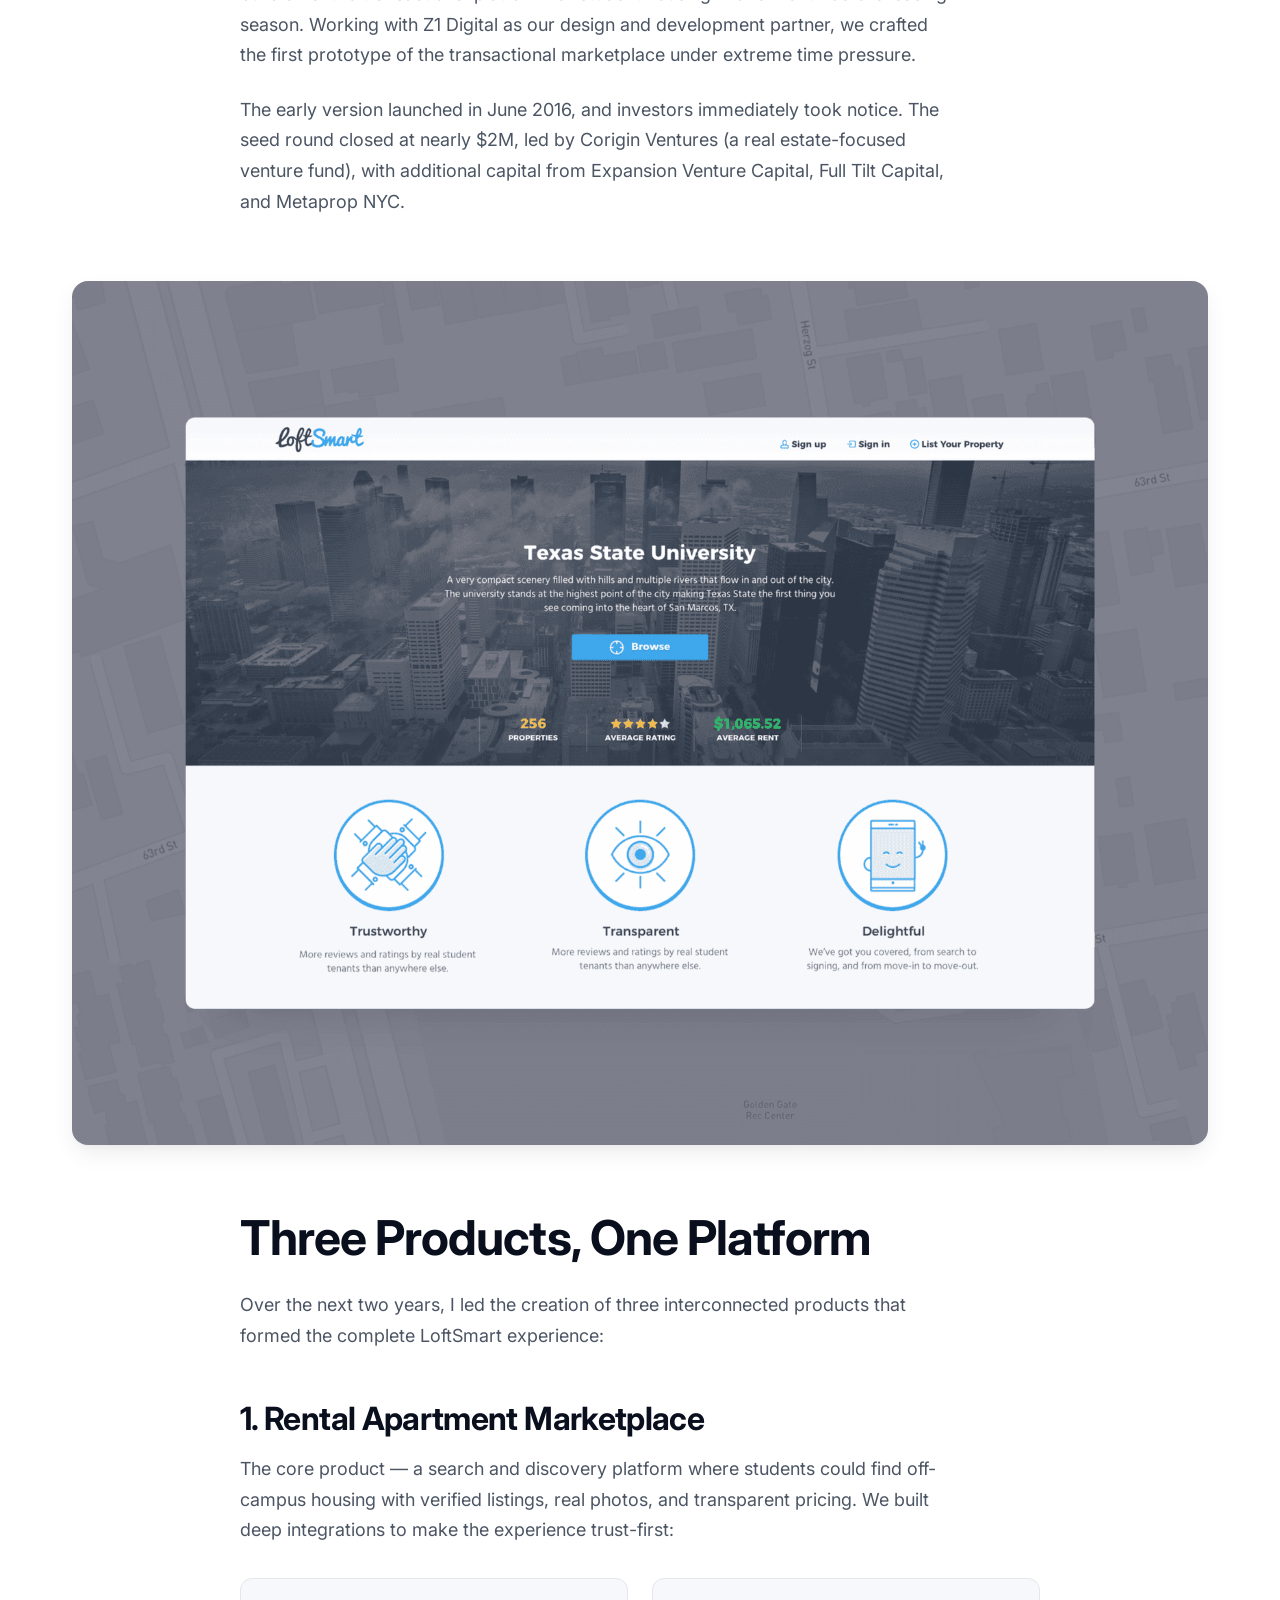
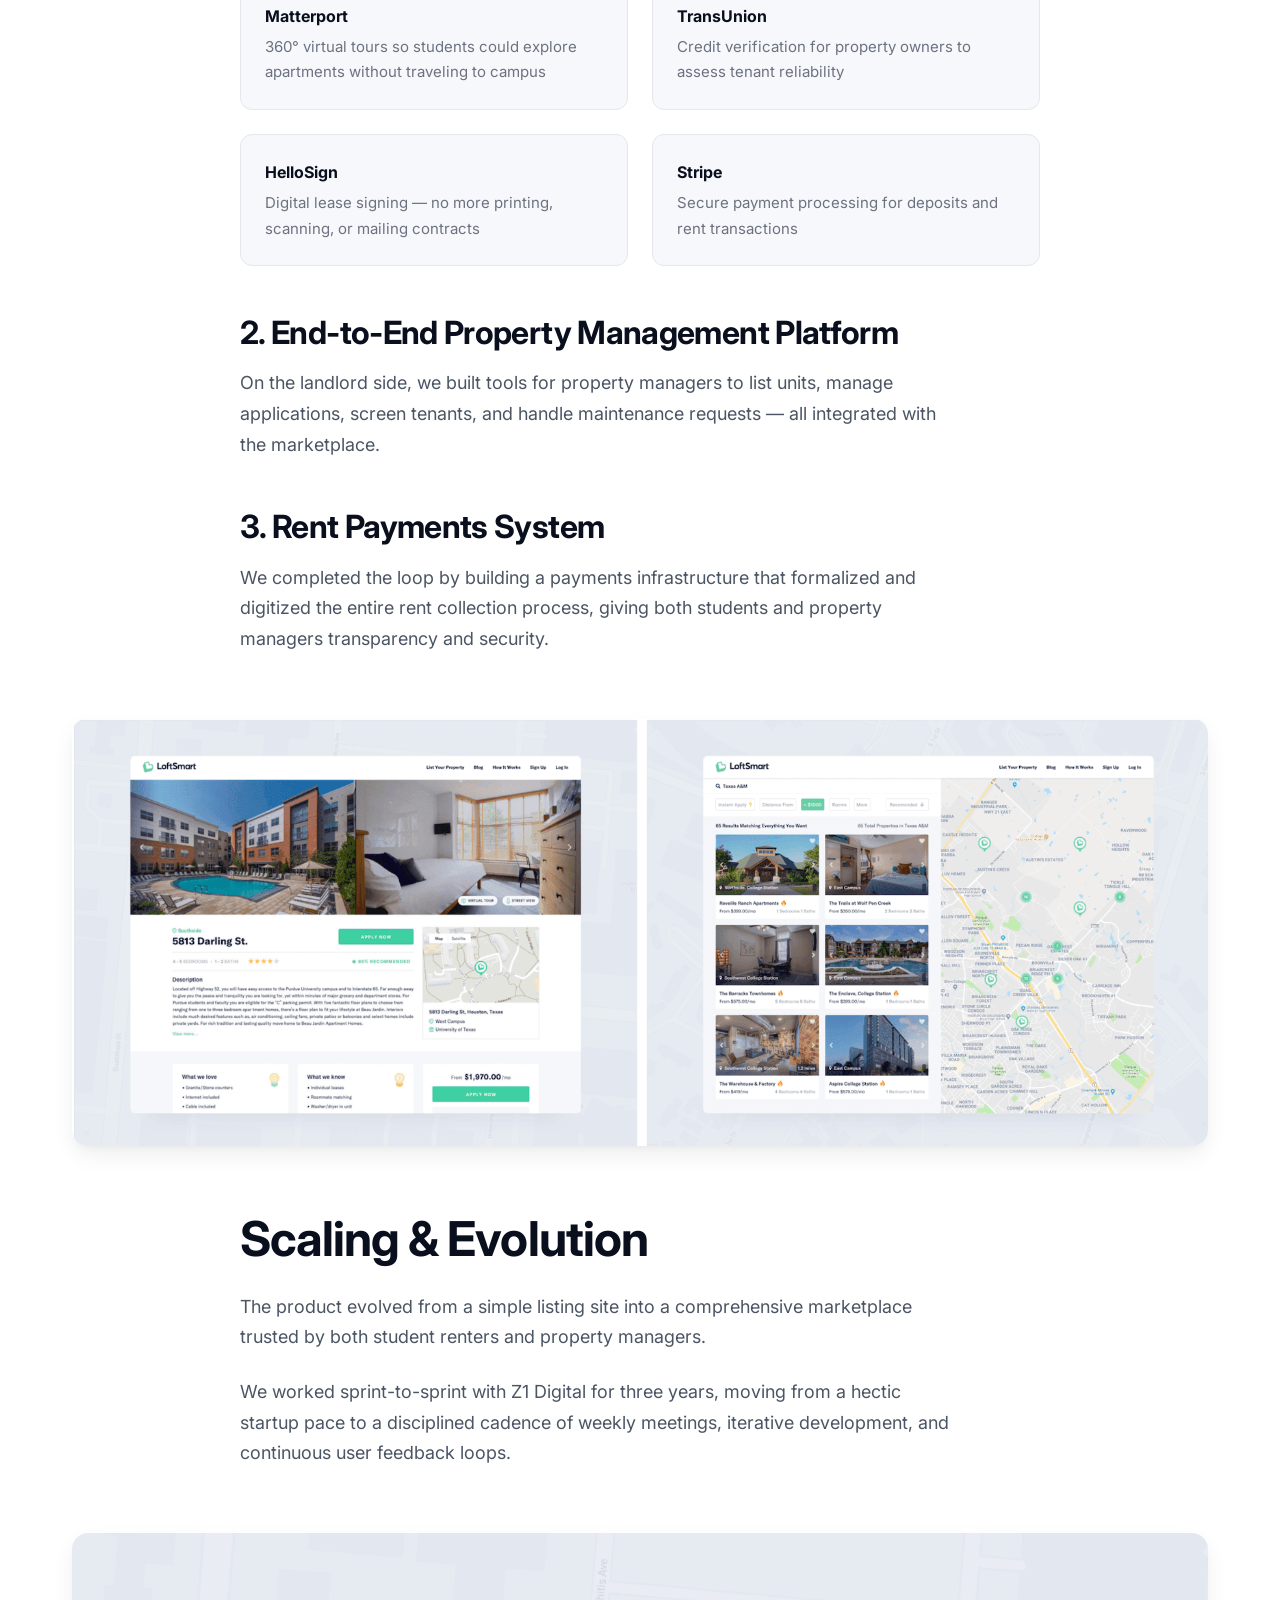
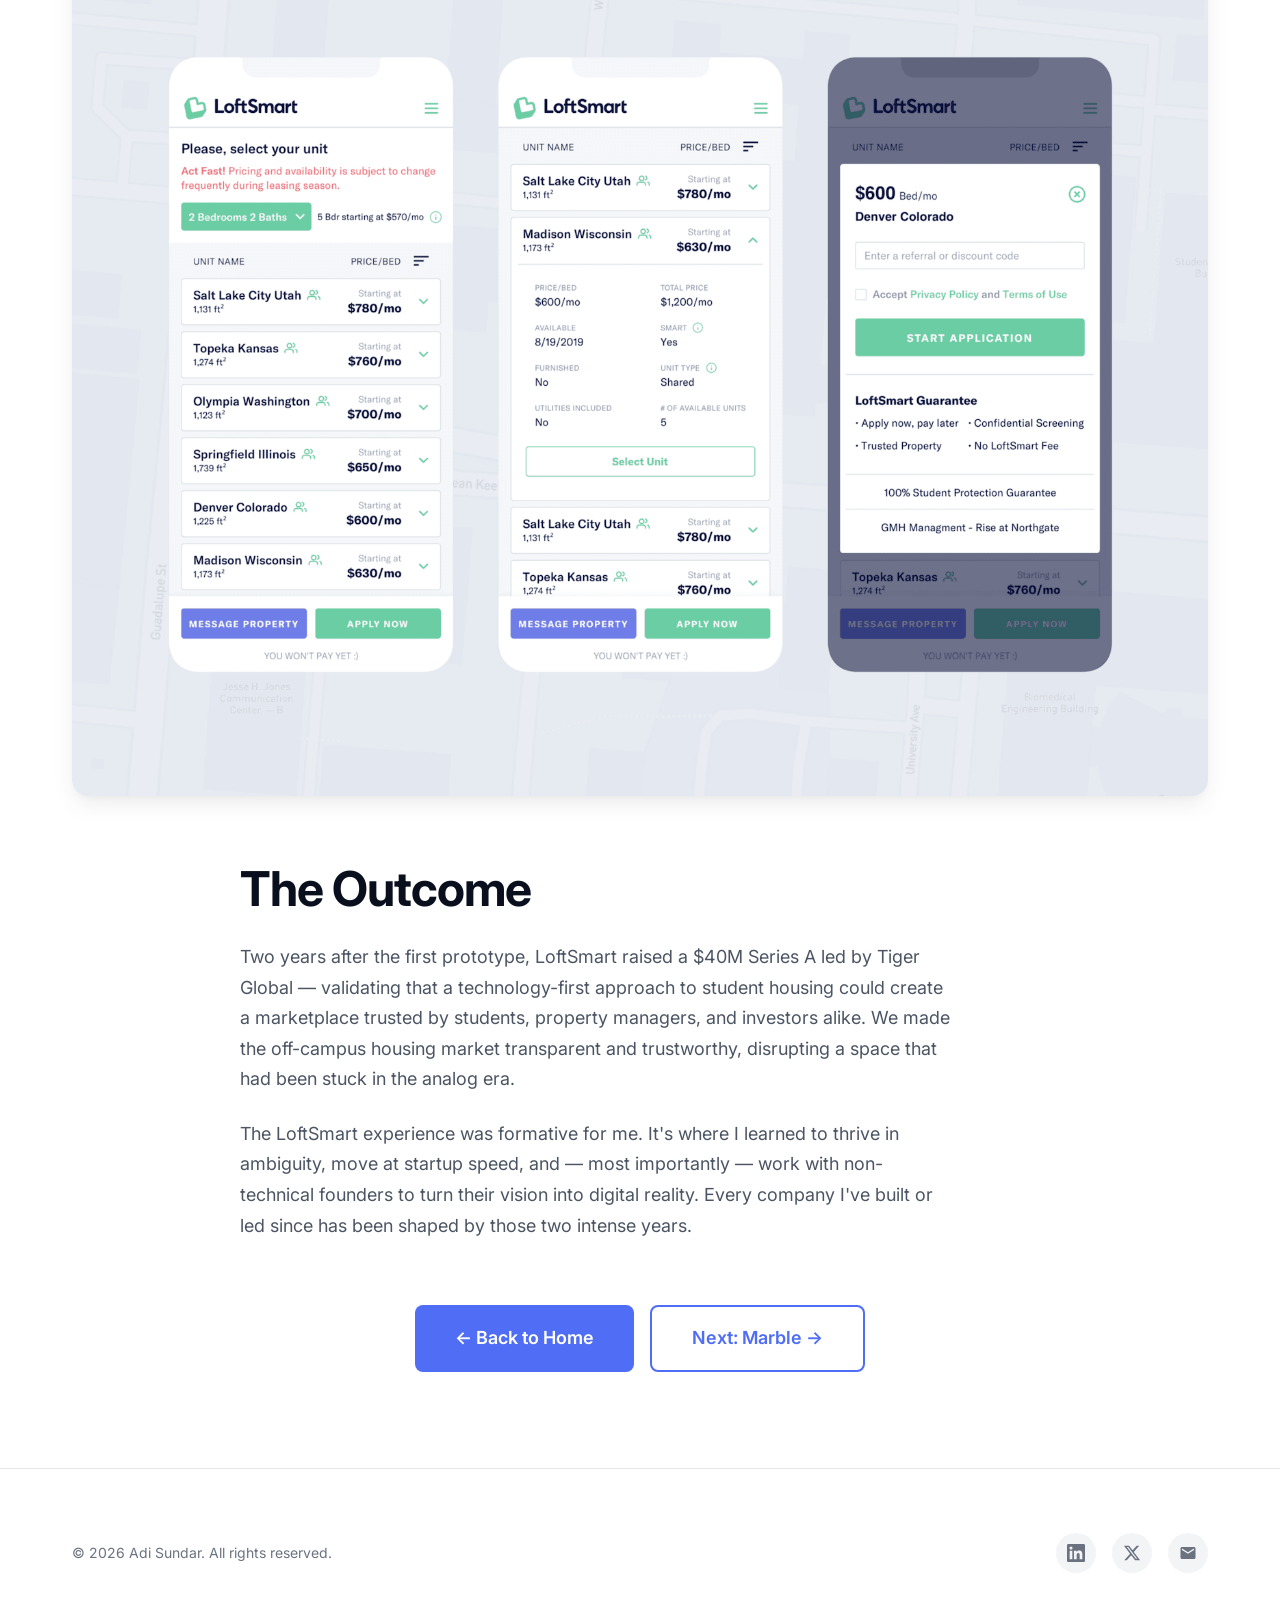
==== commit c2666809: "Loftsmart case study update" ====
--- a/case-study-loftsmart.html
+++ b/case-study-loftsmart.html
@@ -91,7 +91,7 @@
         <p>Sam Bernstein and Sundeep Kumar were building LoftSmart at AngelPad, one of the top startup accelerators. They had a strong business plan and early MVP, but with only 30 days left in the program, they needed a technical leader to turn their vision into a shipping product. That's where I came in.</p>
 
         <h2>The 30-Day Sprint</h2>
-        <p>I joined as the first technical hire and Head of Product with an impossible deadline: build an entire transactional platform for student housing in the final month of AngelPad. Working with Z1 Digital as our design and development partner, we crafted the first prototype of the transactional marketplace under extreme time pressure.</p>
+        <p>I joined as the first technical hire and Head of Product with an impossible deadline: build an entire transactional platform for student housing in one month before leasing season. Working with Z1 Digital as our design and development partner, we crafted the first prototype of the transactional marketplace under extreme time pressure.</p>
         <p>The early version launched in June 2016, and investors immediately took notice. The seed round closed at nearly $2M, led by Corigin Ventures (a real estate-focused venture fund), with additional capital from Expansion Venture Capital, Full Tilt Capital, and Metaprop NYC.</p>
 
       </div>
@@ -141,7 +141,7 @@
       <div class="cs-body__content">
 
         <h2>Scaling & Evolution</h2>
-        <p>The platform went through a major redesign applying new branding by Zack Davenport, and we fully implemented the end-to-end online leasing process. The product evolved from a simple listing site into a comprehensive marketplace trusted by both student renters and property managers.</p>
+        <p>The product evolved from a simple listing site into a comprehensive marketplace trusted by both student renters and property managers.</p>
         <p>We worked sprint-to-sprint with Z1 Digital for three years, moving from a hectic startup pace to a disciplined cadence of weekly meetings, iterative development, and continuous user feedback loops.</p>
 
       </div>
@@ -153,7 +153,7 @@
       <div class="cs-body__content">
 
         <h2>The Outcome</h2>
-        <p>Two years after the first prototype, LoftSmart raised a $40M Series A — validating that a technology-first approach to student housing could create a marketplace trusted by students, property managers, and investors alike. We made the off-campus housing market transparent and trustworthy, disrupting a space that had been stuck in the analog era.</p>
+        <p>Two years after the first prototype, LoftSmart raised a $40M Series A led by Tiger Global — validating that a technology-first approach to student housing could create a marketplace trusted by students, property managers, and investors alike. We made the off-campus housing market transparent and trustworthy, disrupting a space that had been stuck in the analog era.</p>
         <p>The LoftSmart experience was formative for me. It's where I learned to thrive in ambiguity, move at startup speed, and — most importantly — work with non-technical founders to turn their vision into digital reality. Every company I've built or led since has been shaped by those two intense years.</p>
 
         <div class="cs-cta-group">
--- a/css/style.css
+++ b/css/style.css
@@ -1379,6 +1379,127 @@
   transform: translateY(0);
 }
 
+/* =============================================
+   HERO STAGGERED ENTRANCE ANIMATION
+   Cinematic load: elements cascade in with
+   different timing, easing, and motion paths
+   ============================================= */
+
+/* Initial hidden state for all animated hero elements */
+.hero__title,
+.hero__description,
+.hero__ctas,
+.hero .hero-stats,
+.hero__social,
+.hero__image {
+  opacity: 0;
+}
+
+/* Title: slides up with a spring-like overshoot */
+.hero__title {
+  transform: translateY(40px);
+  transition: opacity 0.8s cubic-bezier(0.16, 1, 0.3, 1),
+              transform 0.8s cubic-bezier(0.16, 1, 0.3, 1);
+}
+
+/* Description: gentle fade up */
+.hero__description {
+  transform: translateY(25px);
+  transition: opacity 0.7s cubic-bezier(0.16, 1, 0.3, 1),
+              transform 0.7s cubic-bezier(0.16, 1, 0.3, 1);
+}
+
+/* CTA buttons: slide up */
+.hero__ctas {
+  transform: translateY(20px);
+  transition: opacity 0.6s cubic-bezier(0.16, 1, 0.3, 1),
+              transform 0.6s cubic-bezier(0.16, 1, 0.3, 1);
+}
+
+/* Stat pills: each one pops in individually via JS delay */
+.hero .hero-stats {
+  transform: translateY(15px);
+  transition: opacity 0.6s cubic-bezier(0.16, 1, 0.3, 1),
+              transform 0.6s cubic-bezier(0.16, 1, 0.3, 1);
+}
+
+.hero .hero-stat {
+  opacity: 0;
+  transform: scale(0.85) translateY(10px);
+  transition: opacity 0.5s cubic-bezier(0.16, 1, 0.3, 1),
+              transform 0.5s cubic-bezier(0.16, 1, 0.3, 1);
+}
+
+/* Social links: fade in */
+.hero__social {
+  transform: translateY(10px);
+  transition: opacity 0.5s ease,
+              transform 0.5s ease;
+}
+
+/* Hero image: scales up from slightly smaller with a soft fade */
+.hero__image {
+  transform: scale(0.92) translateY(20px);
+  transition: opacity 1s cubic-bezier(0.16, 1, 0.3, 1),
+              transform 1s cubic-bezier(0.16, 1, 0.3, 1);
+}
+
+/* --- Revealed states (added by JS) --- */
+.hero--loaded .hero__title {
+  opacity: 1;
+  transform: translateY(0);
+}
+
+.hero--loaded .hero__description {
+  opacity: 1;
+  transform: translateY(0);
+  transition-delay: 0.15s;
+}
+
+.hero--loaded .hero__ctas {
+  opacity: 1;
+  transform: translateY(0);
+  transition-delay: 0.3s;
+}
+
+.hero--loaded .hero-stats {
+  opacity: 1;
+  transform: translateY(0);
+  transition-delay: 0.45s;
+}
+
+.hero.hero--loaded .hero-stat.hero-stat--visible {
+  opacity: 1;
+  transform: scale(1) translateY(0);
+}
+
+.hero--loaded .hero__social {
+  opacity: 1;
+  transform: translateY(0);
+  transition-delay: 0.7s;
+}
+
+.hero--loaded .hero__image {
+  opacity: 1;
+  transform: scale(1) translateY(0);
+  transition-delay: 0.2s;
+}
+
+/* Respect reduced motion preferences */
+@media (prefers-reduced-motion: reduce) {
+  .hero__title,
+  .hero__description,
+  .hero__ctas,
+  .hero .hero-stats,
+  .hero .hero-stat,
+  .hero__social,
+  .hero__image {
+    opacity: 1 !important;
+    transform: none !important;
+    transition: none !important;
+  }
+}
+
 /* --- Team Spotlight --- */
 .cs-team-spotlight {
   max-width: var(--max-width-narrow);
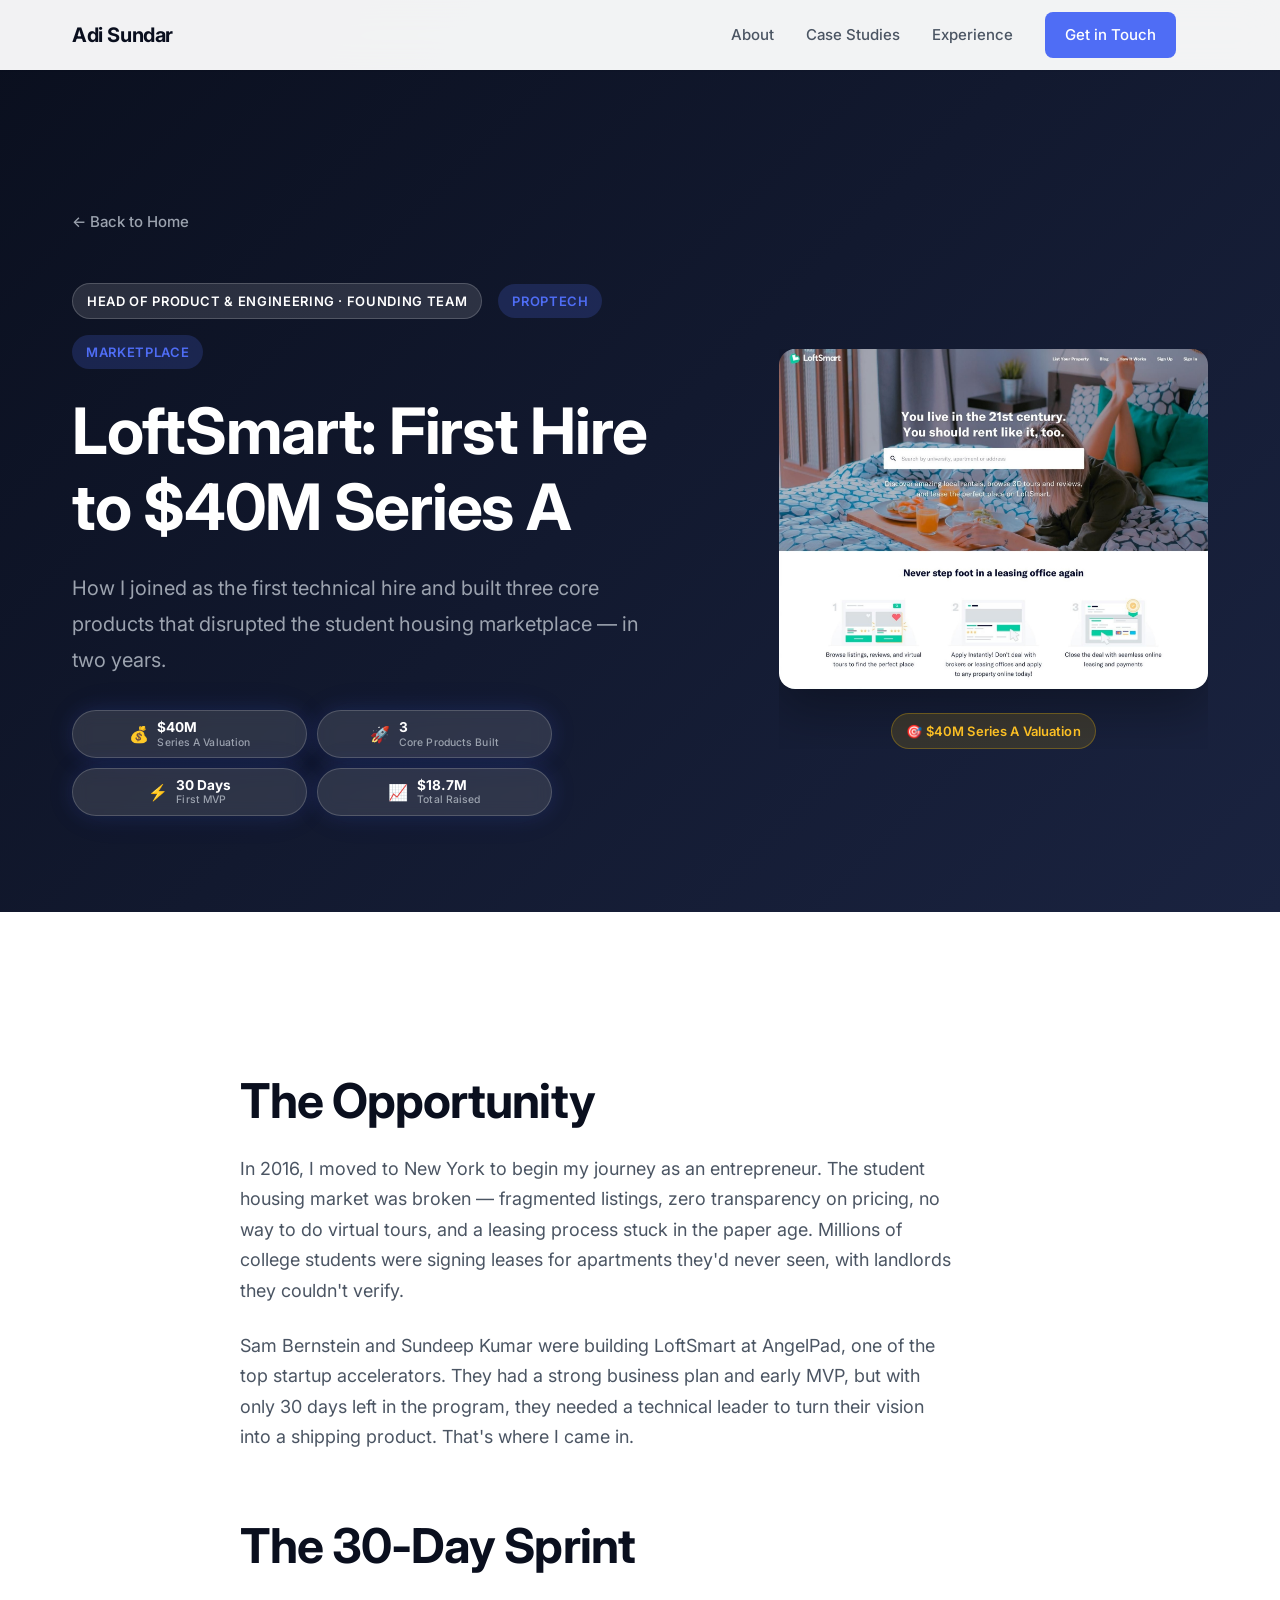
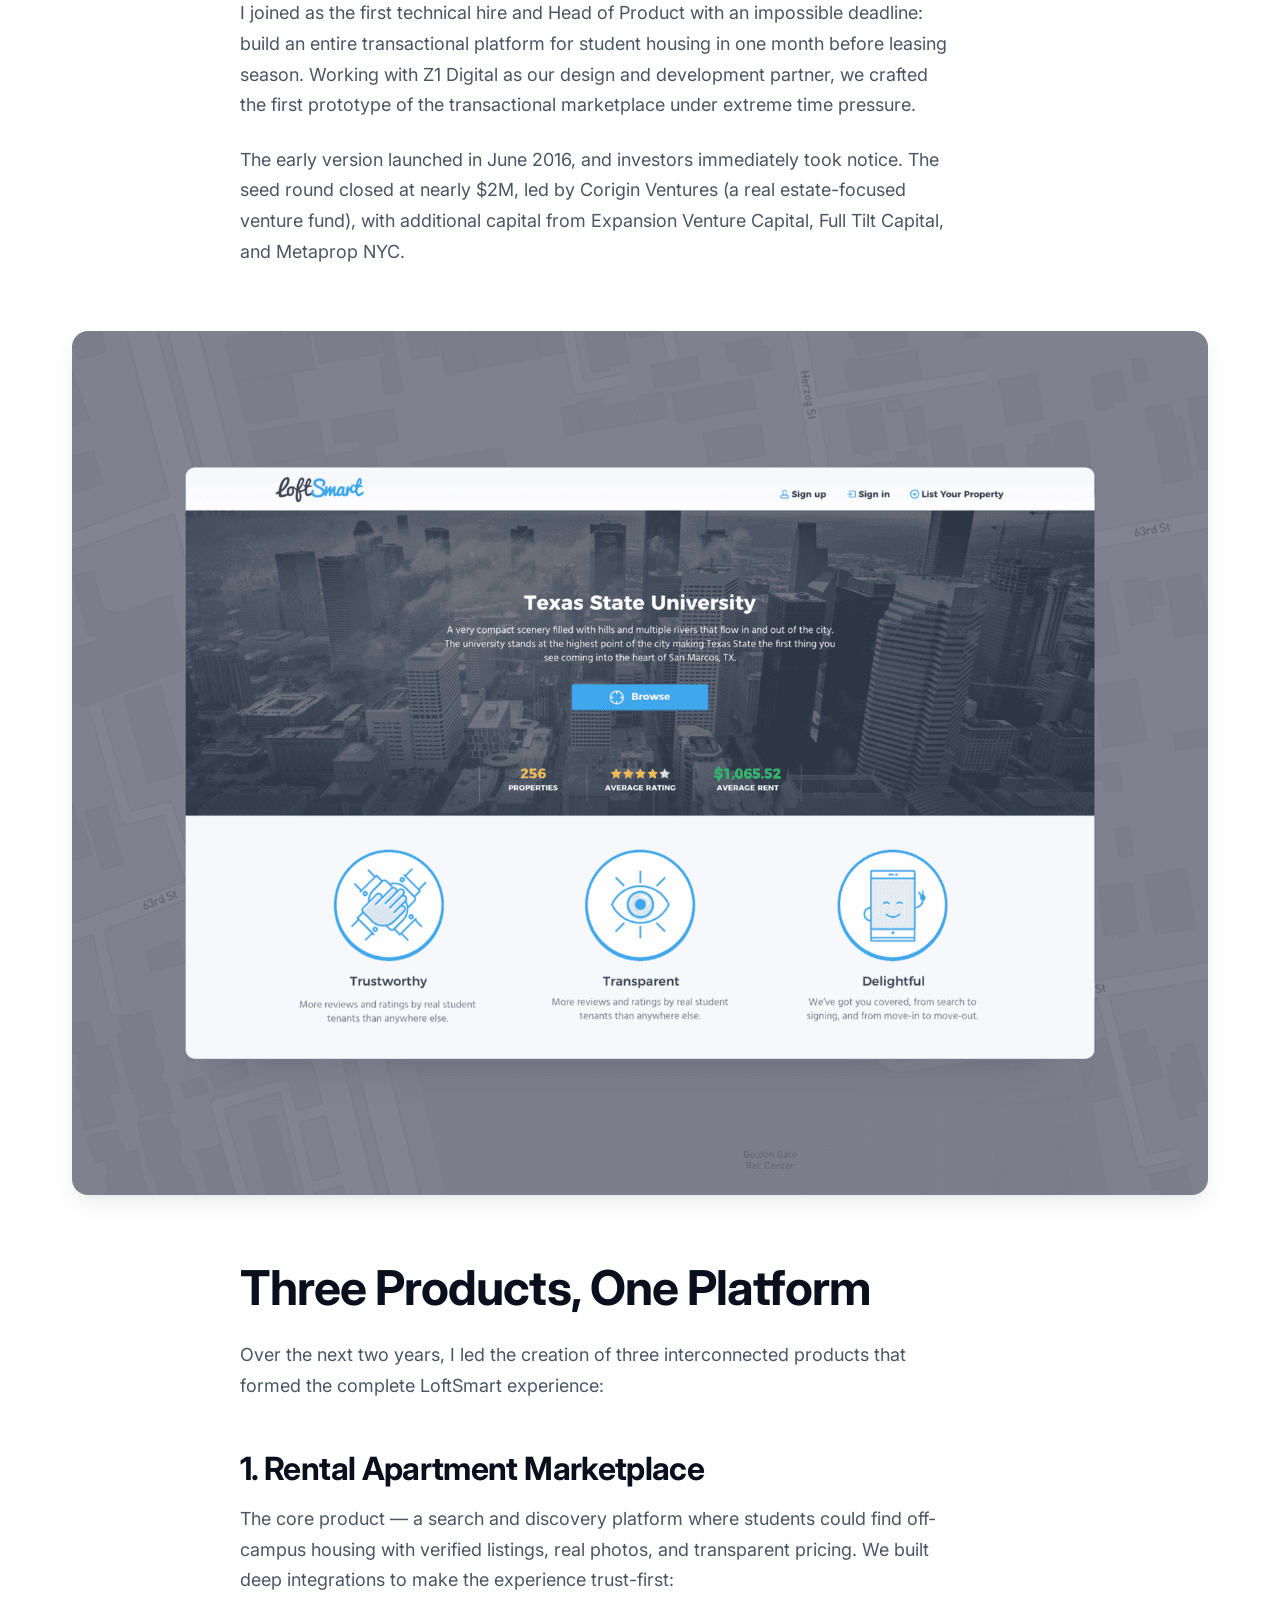
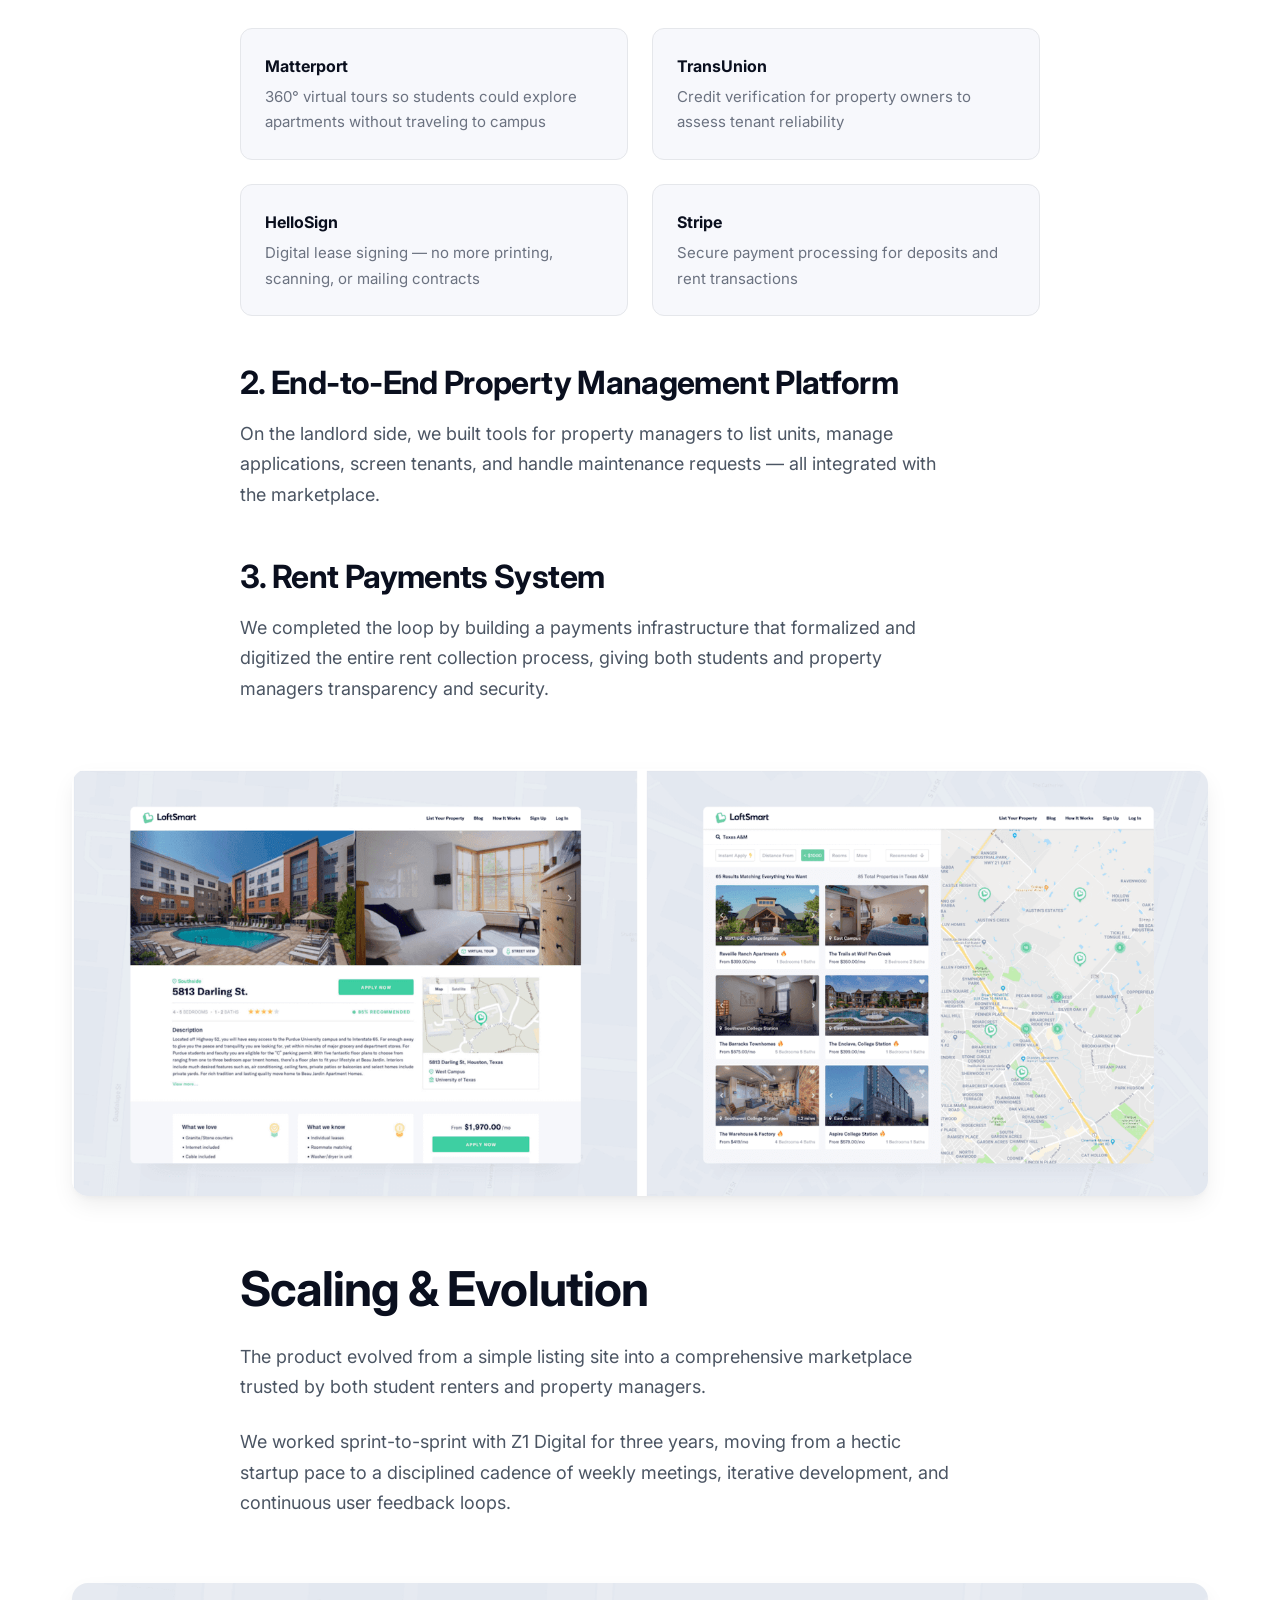
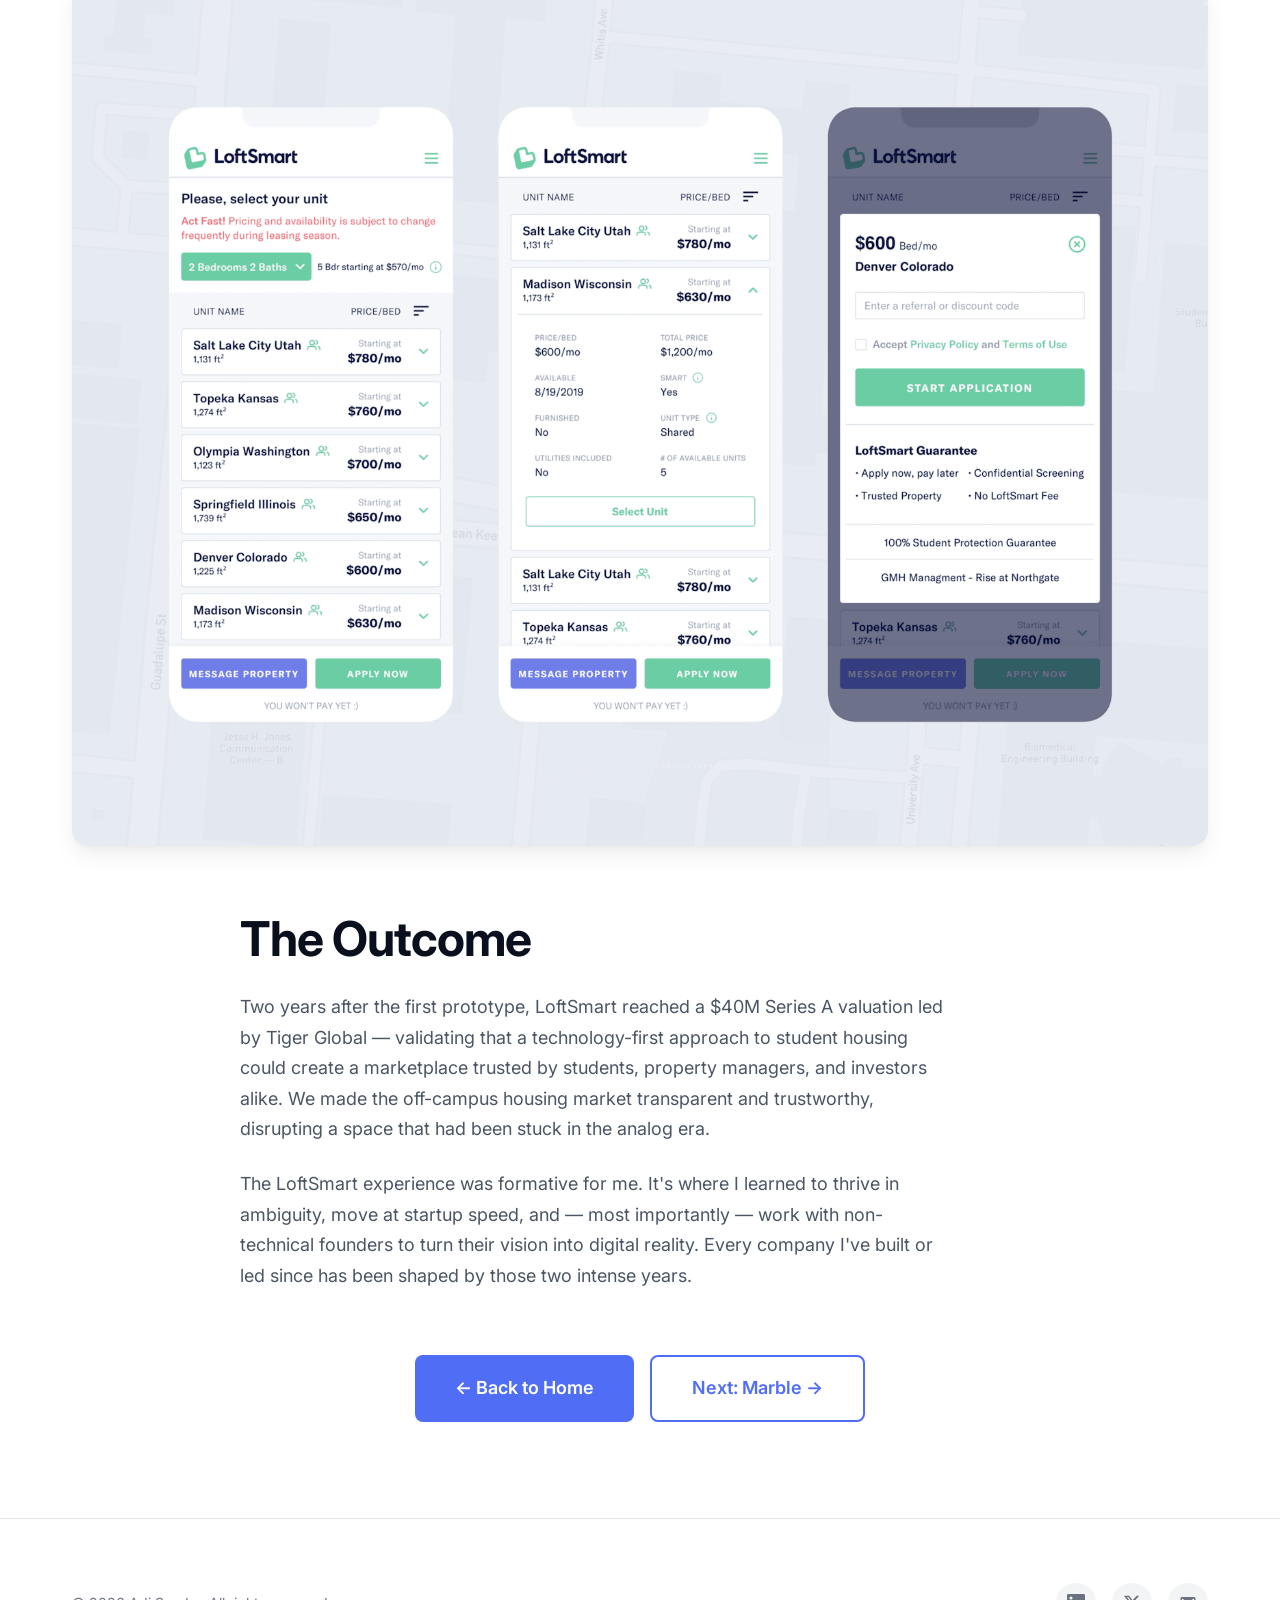
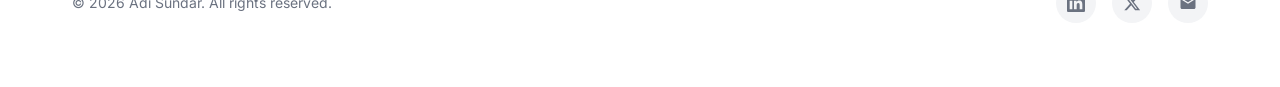
==== commit 640643e4: "Copy and experience update" ====
--- a/case-study-loftsmart.html
+++ b/case-study-loftsmart.html
@@ -4,7 +4,7 @@
   <meta charset="UTF-8">
   <meta name="viewport" content="width=device-width, initial-scale=1.0">
   <title>LoftSmart Case Study — Adi Sundar</title>
-  <meta name="description" content="How I joined LoftSmart as the first technical hire and ran product from pre-launch to a $40M Series A, building three core products for the student housing marketplace.">
+  <meta name="description" content="How I joined LoftSmart as the first technical hire and ran product from pre-launch to a $40M Series A valuation, building three core products for the student housing marketplace.">
   <link rel="preconnect" href="https://fonts.googleapis.com">
   <link rel="preconnect" href="https://fonts.gstatic.com" crossorigin>
   <link href="https://fonts.googleapis.com/css2?family=Inter:wght@400;500;600;700;800&display=swap" rel="stylesheet">
@@ -36,7 +36,7 @@
       <div class="cs-hero__split">
         <div class="cs-hero__text">
           <div class="cs-hero__meta">
-            <span class="cs-hero__tag cs-hero__tag--role">Head of Product · Founding Team</span>
+            <span class="cs-hero__tag cs-hero__tag--role">Head of Product & Engineering · Founding Team</span>
             <span class="cs-hero__tag">PropTech</span>
             <span class="cs-hero__tag">Marketplace</span>
           </div>
@@ -75,7 +75,7 @@
         </div>
         <div class="cs-hero__image--side">
           <img src="images/loftsmart-hero.jpg" alt="LoftSmart platform homepage showing student housing search" loading="eager">
-          <span class="cs-hero__tag cs-hero__tag--milestone">🎯 $40M Series A</span>
+          <span class="cs-hero__tag cs-hero__tag--milestone">🎯 $40M Series A Valuation</span>
         </div>
       </div>
     </div>
@@ -153,7 +153,7 @@
       <div class="cs-body__content">
 
         <h2>The Outcome</h2>
-        <p>Two years after the first prototype, LoftSmart raised a $40M Series A led by Tiger Global — validating that a technology-first approach to student housing could create a marketplace trusted by students, property managers, and investors alike. We made the off-campus housing market transparent and trustworthy, disrupting a space that had been stuck in the analog era.</p>
+        <p>Two years after the first prototype, LoftSmart reached a $40M Series A valuation led by Tiger Global — validating that a technology-first approach to student housing could create a marketplace trusted by students, property managers, and investors alike. We made the off-campus housing market transparent and trustworthy, disrupting a space that had been stuck in the analog era.</p>
         <p>The LoftSmart experience was formative for me. It's where I learned to thrive in ambiguity, move at startup speed, and — most importantly — work with non-technical founders to turn their vision into digital reality. Every company I've built or led since has been shaped by those two intense years.</p>
 
         <div class="cs-cta-group">
--- a/css/style.css
+++ b/css/style.css
@@ -877,6 +877,55 @@
   letter-spacing: 0.05em;
 }
 
+/* --- Timeline win pills --- */
+.timeline__pills {
+  display: flex;
+  flex-wrap: wrap;
+  gap: 0.4rem;
+  margin-top: 0.75rem;
+}
+
+.timeline__pill {
+  display: inline-flex;
+  align-items: center;
+  gap: 0.35rem;
+  padding: 0.25rem 0.7rem;
+  border-radius: 100px;
+  font-size: 0.78rem;
+  font-weight: 600;
+  line-height: 1.35;
+}
+
+.timeline__pill--founding {
+  background: rgba(59, 130, 246, 0.1);
+  color: #2563eb;
+  border: 1px solid rgba(59, 130, 246, 0.25);
+}
+
+.timeline__pill--founder {
+  background: rgba(139, 92, 246, 0.1);
+  color: #7c3aed;
+  border: 1px solid rgba(139, 92, 246, 0.25);
+}
+
+.timeline__pill--exit {
+  background: rgba(34, 197, 94, 0.1);
+  color: #16a34a;
+  border: 1px solid rgba(34, 197, 94, 0.25);
+}
+
+.timeline__pill--series {
+  background: rgba(234, 179, 8, 0.1);
+  color: #b45309;
+  border: 1px solid rgba(234, 179, 8, 0.25);
+}
+
+.timeline__pill--team {
+  background: rgba(100, 116, 139, 0.1);
+  color: #475569;
+  border: 1px solid rgba(100, 116, 139, 0.25);
+}
+
 /* --- Advisory CTA Section --- */
 .advisory {
   background: linear-gradient(135deg, var(--color-primary) 0%, #1a2340 100%);
